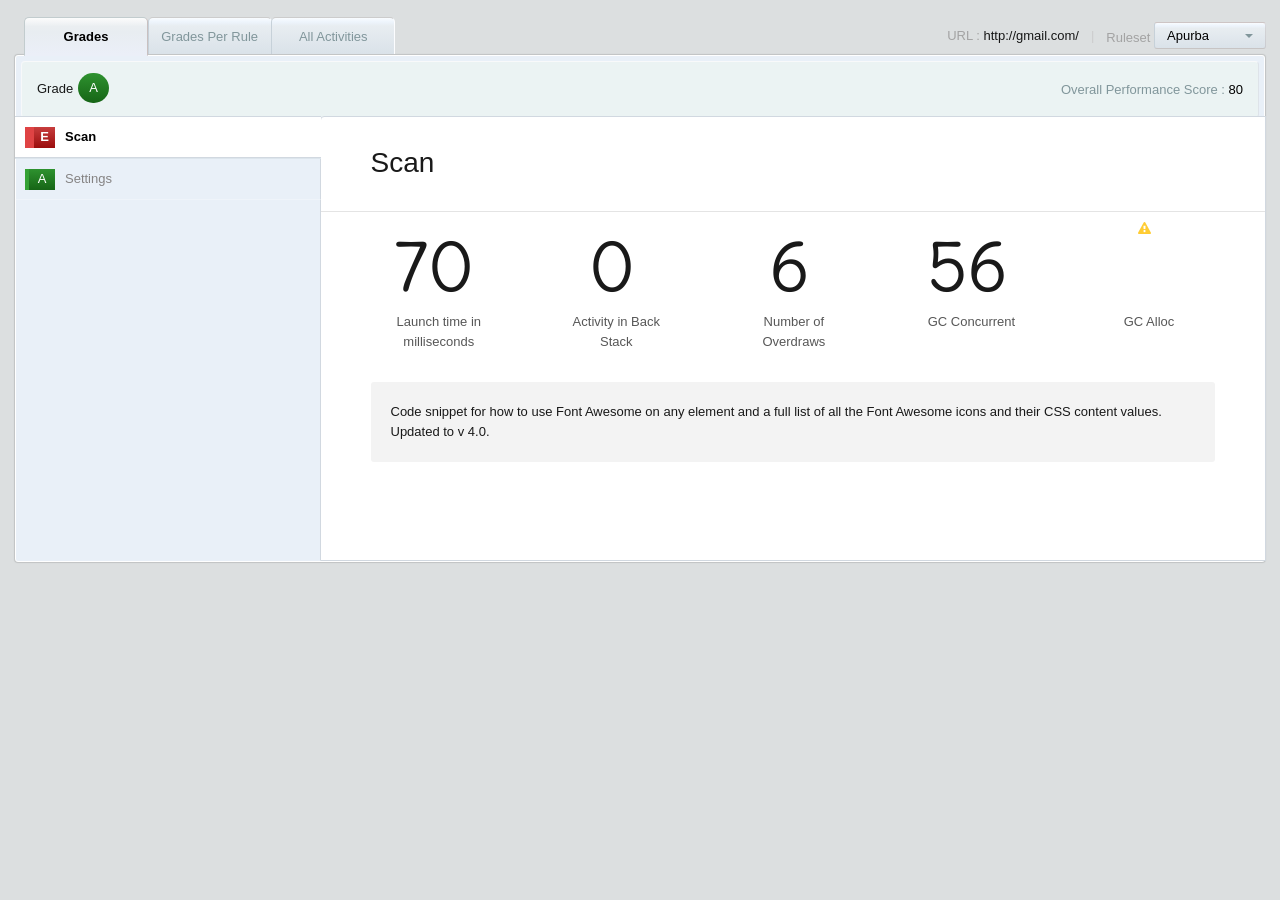
==== android_app_test/updated/dev/index.html @ 97fa8b67 "Update index.html" ====
<!-- DOCTYPE html !-->
<html>
<head>
    <link rel="stylesheet" type="text/css" href="bootstrap/css/bootstrap.min.css">
    <link rel="stylesheet" type="text/css" href="css/bootstrap-select.css">
    <link rel="stylesheet" type="text/css" href="bootstrap/bootstrap3-editable/bootstrap3-editable/css/bootstrap-editable.css">
    <link rel="stylesheet" type="text/css" href="css/jquery-ui.css">
    <link rel="stylesheet" type="text/css" href="css/font-awesome.min.css">
    <link async href="http://fonts.googleapis.com/css?family=Delius" rel="stylesheet" type="text/css"/>
    
    <link rel="stylesheet" type="text/css" href="./css/style.css">
<title>Testing for Android</title>
</head>
<body>
<div class="td-container" id="container">
<header class="header">
	<div class="row">
		
	<div class="col-sm-7">
	<div class="tabs">
		<ul>
			 <li class="active"><a href="#home" data-toggle="tab">Grades</a></li>
  <li><a href="#gradePerRule" data-toggle="tab">Grades Per Rule</a></li>
  <li><a href="#activities" data-toggle="tab">All Activities</a></li>
		</ul>
	</div>
	</div>
	<div class="col-sm-5">
	<div class="settings">
		<div class="profileURL">
			<span class="defaultLabelText">URL : </span>
			<span class="urlActiveText" id="urlText"></span>
			<span class="editIcon dNone"><i class="fa fa-edit"></i></span>
		</div>
		<div class="hrLine">|</div>
		<div class="ruleSet">
			<span class="defaultLabelText">Ruleset </span>
			<span class="dropdown" id="ruleset">
				<select class="selectpicker" >
				</select>
			</span>
		</div>
	</div>
	</div>
	</div>
</header>
<div class="mainContent">
	<div class="tab-content">
  <div class="tab-pane fade in active" id="home">
  	<div class="contentHeader">
  		<div class="row gradesRow">
  			<div class="col-sm-4">
  				<div class="primaryGrade">
  					<h2>Grade </h2>
  					<div id="grade" class="grade"></div>
  				</div>
  			</div>
  			<div class="col-sm-8">
  				<div class="overallPerformance">
  					Overall Performance Score : <span class="performScoreNumber"></span>
  					
  				</div>
  			</div>
  		</div>
  	</div>
  	<div class="contentBody">
  		<div class="row">
  			<div class="col-sm-3 leftSec">
	  		<div class="leftTabs" id="activities">
				<ul>
				 	<!--<li class="active"><a href="#scan" data-toggle="tab"><div class="gradeBlock grade-c">C</div> Scan</a></li>
				  	<li><a href="#settings" data-toggle="tab"><div class="gradeBlock grade-a">A</div>Settings</a></li>
				  	<li><a href="#antiVirusMainScreen" data-toggle="tab"><div class="gradeBlock grade-b">B</div>Antivirus Main Screen</a></li>
				  	<li><a href="#buy" data-toggle="tab"><div class="gradeBlock grade-d">D</div>Buy</a></li>
				  	<li><a href="#securityUpdatesSettings" data-toggle="tab"><div class="gradeBlock grade-e">E</div>Security Updates Settings</a></li>
					!-->
				</ul>
			</div>
			</div>
			<div class="col-sm-9 leftTabContent">
			<div class="leftTabContainer">
		  		<div class="tab-pane fade in active" id="scan">
		  			<div class="leftTabContainerWrapper">
		  				<h2>Scan</h2>
		  				<div class="activity-variables">
		  					<div class="row">
		  						<div class="col-sm-3">
		  							<div class="activityVar">70</div>
		  							<div class="activityLabel">Launch time 
in milliseconds</div>
		  						</div><div class="col-sm-3">
		  							<div class="activityVar">0</div>
		  							<div class="activityLabel">Activity in
Back Stack</div>
		  						</div><div class="col-sm-3">
		  							<div class="activityVar">6</div>
		  							<div class="activityLabel">Number of 
Overdraws</div>
		  						</div><div class="col-sm-3">
		  							<div class="activityVar">56</div>
		  							<div class="activityLabel">GC Concurrent</div>
		  						</div><div class="col-sm-3">
		  							<div class="activityVar color-notify"><i class="fa fa-warning"></i></div>
		  							<div class="activityLabel">GC Alloc</div>
		  						</div>
		  					</div>
		  				</div>
		  				<div class="varInfo">
		  					<p>Code snippet for how to use Font Awesome on any element and a full list of all the Font Awesome icons and their CSS content values. Updated to v 4.0.</p>
		  				</div>
		  			</div>
		  		</div>
		  		<div class="tab-pane fade" id="settings">	<div class="leftTabContainerWrapper">
		  				<h2>Settings</h2>
		  				<div class="activity-variables">
		  					<div class="row">
		  						<div class="col-sm-3">
		  							<div class="activityVar">54</div>
		  							<div class="activityLabel">Launch time 
in milliseconds</div>
		  						</div><div class="col-sm-3">
		  							<div class="activityVar">10</div>
		  							<div class="activityLabel">Activity in
Back Stack</div>
		  						</div><div class="col-sm-3">
		  							<div class="activityVar color-notify"><i class="fa fa-warning"></i></div>
		  							<div class="activityLabel">Number of 
Overdraws</div>
		  						</div><div class="col-sm-3">
		  							<div class="activityVar">0</div>
		  							<div class="activityLabel">GC Concurrent</div>
		  						</div><div class="col-sm-3">
		  							<div class="activityVar">4</div>
		  							<div class="activityLabel">GC Alloc</div>
		  						</div>
		  					</div>
		  				</div>
		  				<div class="varInfo">
		  					<p>Code snippet for how to use Font Awesome on any element and a full list of all the Font Awesome icons and their CSS content values. Updated to v 4.0.</p>
		  				</div>
		  			</div>
		  		</div>
		  		<div class="tab-pane fade" id="antiVirusMainScreen">	<div class="leftTabContainerWrapper">
		  				<h2>Antivirus Main Screen</h2>
		  				<div class="activity-variables">
		  					<div class="row">
		  						<div class="col-sm-3">
		  							<div class="activityVar">670</div>
		  							<div class="activityLabel">Launch time 
in milliseconds</div>
		  						</div><div class="col-sm-3">
		  							<div class="activityVar">0</div>
		  							<div class="activityLabel">Activity in
Back Stack</div>
		  						</div><div class="col-sm-3">
		  							<div class="activityVar color-notify"><i class="fa fa-warning"></i></div>
		  							<div class="activityLabel">Number of 
Overdraws</div>
		  						</div><div class="col-sm-3">
		  							<div class="activityVar">0</div>
		  							<div class="activityLabel">GC Concurrent</div>
		  						</div><div class="col-sm-3">
		  							<div class="activityVar">4</div>
		  							<div class="activityLabel">GC Alloc</div>
		  						</div>
		  					</div>
		  				</div>
		  				<div class="varInfo">
		  					<p>Code snippet for how to use Font Awesome on any element and a full list of all the Font Awesome icons and their CSS content values. Updated to v 4.0.</p>
		  				</div>
		  			</div>
		  		</div>
		  		<div class="tab-pane fade" id="buy">	<div class="leftTabContainerWrapper">
		  				<h2>Buy</h2>
		  				<div class="activity-variables">
		  					<div class="row">
		  						<div class="col-sm-3">
		  							<div class="activityVar">7</div>
		  							<div class="activityLabel">Launch time 
in milliseconds</div>
		  						</div><div class="col-sm-3">
		  							<div class="activityVar">0</div>
		  							<div class="activityLabel">Activity in
Back Stack</div>
		  						</div><div class="col-sm-3">
		  							<div class="activityVar color-notify"><i class="fa fa-warning"></i></div>
		  							<div class="activityLabel">Number of 
Overdraws</div>
		  						</div><div class="col-sm-3">
		  							<div class="activityVar">10</div>
		  							<div class="activityLabel">GC Concurrent</div>
		  						</div><div class="col-sm-3">
		  							<div class="activityVar">4</div>
		  							<div class="activityLabel">GC Alloc</div>
		  						</div>
		  					</div>
		  				</div>
		  				<div class="varInfo">
		  					<p>Code snippet for how to use Font Awesome on any element and a full list of all the Font Awesome icons and their CSS content values. Updated to v 4.0.</p>
		  				</div>
		  			</div>
		  		</div>
		  		<div class="tab-pane fade" id="securityUpdatesSettings">	<div class="leftTabContainerWrapper">
		  				<h2>Security Updates Settings</h2>
		  				<div class="activity-variables">
		  					<div class="row">
		  						<div class="col-sm-3">
		  							<div class="activityVar">70</div>
		  							<div class="activityLabel">Launch time 
in milliseconds</div>
		  						</div><div class="col-sm-3">
		  							<div class="activityVar">0</div>
		  							<div class="activityLabel">Activity in
Back Stack</div>
		  						</div><div class="col-sm-3">
		  							<div class="activityVar">4</div>
		  							<div class="activityLabel">Number of 
Overdraws</div>
		  						</div><div class="col-sm-3">
		  							<div class="activityVar color-notify"><i class="fa fa-warning"></i></div>
		  							<div class="activityLabel">GC Concurrent</div>
		  						</div><div class="col-sm-3">
		  							<div class="activityVar">4</div>
		  							<div class="activityLabel">GC Alloc</div>
		  						</div>
		  					</div>
		  				</div>
		  				<div class="varInfo">
		  					<p>Code snippet for how to use Font Awesome on any element and a full list of all the Font Awesome icons and their CSS content values. Updated to v 4.0.</p>
		  				</div>
		  			</div>
		  		</div>
	  		</div>
	  		</div>
  		</div>
  	</div>
  	
  </div>
  <div class="tab-pane fade" id="gradePerRule">	
  <div class="contentHeader">
  		<div class="row gradesRow">
  			<div class="col-sm-4">
  				<div class="primaryScore">
  					<h2>Performance Score : <span class="score-bad">Bad</span>  </h2>
  				</div>
  			</div>
  		</div>
  	</div>
  	<div class="contentBody">
  		<div class="row">

			<div class="col-sm-12">
            <div class="colWrapper gradePerRule">
            <div class="row">
		  						<div class="col-sm-3">
                                <div class="scoreBlockWrapper">
		  							<div class="activityVar score-average">50</div>
		  							<div class="activityLabel">Launch Time Performance</div>
</div>
		  						</div><div class="col-sm-3">
                                <div class="scoreBlockWrapper">
		  							<div class="activityVar score-bad">100</div>
		  							<div class="activityLabel">GC Call
Performance</div>
</div>
		  						</div><div class="col-sm-3">
                                <div class="scoreBlockWrapper">
		  							<div class="activityVar score-average">50</div>
		  							<div class="activityLabel">Ativity Stack</div>
</div>
		  						</div><div class="col-sm-3">
                                <div class="scoreBlockWrapper">
		  							<div class="activityVar score-good">25</div>
		  							<div class="activityLabel">Overdraw</div>
</div>
		  						</div>
		  				</div>
		  	</div>		
	  		</div>
  		</div>
  	</div>
  	</div>
  <div class="tab-pane fade" id="activities">
  <div class="contentHeader">
  		<div class="row gradesRow">
  			<div class="col-sm-4">
  				<div class="primaryGrade">
  					<h2>Overall Grade </h2>
  					<div class="grade grade-e">E</div>
  				</div>
  			</div>
  			<div class="col-sm-8">
  				<div class="overallPerformance">
  					Overall Performance Score : <span class="performScoreNumber">80</span>
  					
  				</div>
  			</div>
  		</div>
  	</div>
	<div class="contentBody">
		<div class="tableWrapper">
		<table class="table table-striped">
              <thead>
                <tr>
                  <th>Activity Name</th>
                  <th>Launch Time in (ms)</th>
                  <th>Activity in Back Stack</th>
                  <th>Number of Overdraws</th>
                  <th>GC for Concurrent</th>
                  <th>GC for Alloc</th>
                </tr>
              </thead>
              <tbody>
                <tr>
                  <td>Scan</td>
                  <td>670</td> 
                  <td>0</td>
                  <td><i class="fa fa-warning color-notify"></i></td>
                  <td>0</td>
                  <td>4</td>
                </tr>
				<tr>
                  <td>Settings</td>
                  <td>315</td>
                  <td>0</td>
                  <td><i class="fa fa-warning color-notify"></i></td>
                  <td>0</td>
                  <td>0</td>
                </tr><tr>
                  <td>Antivirus Main Screen</td>
                  <td>477</td> 
                  <td>0</td>
                  <td><i class="fa fa-warning color-notify"></i></td>
                  <td>0</td>
                  <td>4</td>
                </tr>
				<tr>
                  <td>Buy</td>
                  <td>563</td>
                  <td>0</td>
                  <td><i class="fa fa-warning color-notify"></i></td>
                  <td>0</td>
                  <td>4</td>
                </tr><tr>
                  <td>Securty Updates Settings</td>
                  <td>300</td> 
                  <td>0</td>
                  <td><i class="fa fa-warning color-notify"></i></td>
                  <td>0</td>
                  <td>4</td>
                </tr>
				
              </tbody>
            </table>
  	
	</div>
	</div>
  	</div>
</div>
</div>
</div>
</body>


<!--<script type="text/javascript" src="js/jquery.js"></script>!-->
<script src="http://code.jquery.com/jquery-1.9.1.min.js"></script>
<script type="text/javascript" src="bootstrap/js/bootstrap.min.js"></script>
<script type="text/javascript" src="bootstrap/bootstrap3-editable/bootstrap3-editable/js/bootstrap-editable.min.js"></script>
<script type="text/javascript" src="js/jquery.mockjax.js"></script>
<script type="text/javascript" src="js/jquery.mockjax.js"></script>
<script type="text/javascript" src="js/underscore-min.js"></script>
<script type="text/javascript" src="js/backbone-min.js"></script>
<script type="text/javascript" src="js/bootstrap-select.js"></script>
<script type="text/javascript" src="js/script.js"></script>
<script type="text/javascript" src="js/htmlpreview.min.js"></script>
<script>
	
	alert('hello');
</script>
	<script>HTMLPreview.init();</script>

</body>
</html>
---- android_app_test/updated/dev/css/style.css ----
html, body, div, span, applet, object, iframe,
h1, h2, h3, h4, h5, h6, p, blockquote, pre,
a, abbr, acronym, address, big, cite, code,
del, dfn, em, img, ins, kbd, q, s, samp,
small, strike, strong, sub, sup, tt, var,
b, u, i, center,
dl, dt, dd, ol, ul, li,
fieldset, form, label, legend,
table, caption, tbody, tfoot, thead, tr, th, td,
article, aside, canvas, details, embed, 
figure, figcaption, footer, header, hgroup, 
menu, nav, output, ruby, section, summary,
time, mark, audio, video {
	margin: 0;
	padding: 0;
	border: 0;
	font-size: 100%;
	font-family: arial;
	vertical-align: baseline;
  font-size: 13px;
}
/* HTML5 display-role reset for older browsers */
article, aside, details, figcaption, figure, 
footer, header, hgroup, menu, nav, section {
	display: block;
}

ol, ul {
	list-style: none;
}
blockquote, q {
	quotes: none;
}
blockquote:before, blockquote:after,
q:before, q:after {
	content: '';
	content: none;
}
table {
	border-collapse: collapse;
	border-spacing: 0;
}

body {
line-height: 1;
 background: #DCDFE0;
  -webkit-box-sizing: content-box;
  -moz-box-sizing: content-box;
  box-sizing: content-box;
  border: none;
  font: normal normal normal 15px/20px "aril", Helvetica, sans-serif;
  color: rgba(0,0,0,0.9);
  -o-text-overflow: clip;
  text-overflow: clip;
font-family: arial !important;
}

.td-container{
	position: relative;
  -webkit-box-sizing: content-box;
  -moz-box-sizing: content-box;
  box-sizing: content-box;
  min-height: 500px;
  border: 1px solid rgba(255,255,255,1);
  -webkit-border-radius: 3px;
  border-radius: 3px;
  background: -webkit-linear-gradient(-90deg, #e9f0f8 0, #e9f0f8 3%, #e9f0f8 100%);
  background: -moz-linear-gradient(180deg, #e9f0f8 0, #e9f0f8 3%, #e9f0f8 100%);
  background: linear-gradient(180deg, #e9f0f8 0, #e9f0f8 3%, #e9f0f8 100%);
  background-position: 50% 50%;
  -webkit-background-origin: padding-box;
  background-origin: padding-box;
  -webkit-background-clip: border-box;
  background-clip: border-box;
  -webkit-background-size: auto auto;
  background-size: auto auto;
  -webkit-box-shadow: 0 0 1px 1px rgba(0,0,0,0.13) ;
  box-shadow: 0 0 1px 1px rgba(0,0,0,0.13) ;
  margin:55px 15px 15px 15px;
  padding: 0px;
}

.header {
    position: absolute;
    top: -60px;
    width: 100%;
}
.tabs li {
    display: inline-block;
    margin-right: 8px;
    position: relative;
    z-index: 0;
}

.tabs {
    position: absolute;
    top: 21px;
    left: 23px;
}


.btn.dropdown-toggle.selectpicker.btn-default,
.tabs a {
 /* border-top: rgba(159, 181, 204, 1); */
    -webkit-box-sizing: content-box;    
    -moz-box-sizing: content-box;    box-sizing: content-box;    width: 100%;    
    height: 25px;    padding: 11px 0 0;    
    border-top: 1px solid rgba(200, 213, 226, 0.2);    -webkit-border-radius: 7px;    
    border-radius: 5px 5px 0px 0px;    font: normal normal normal 13px/normal Arial, Helvetica, sans-serif;    color: #81969B;    text-align: center;    -o-text-overflow: clip;    text-overflow: clip;    
    /* background: -webkit-linear-gradient(-90deg, #f1f6fa 0, #edf4fc 11%, #e5eff8 22%, #DAE2E9 100%); */    background: -moz-linear-gradient(180deg, #f1f6fa 0, #edf4fc 11%, #e5eff8 22%, #DAE2E9 100%);    
    background: linear-gradient(180deg, #F9FCFF 0, #edf4fc 11%, #E8EDF1 22%, #DAE2E9 100%);    background-position: 50% 50%;    -webkit-background-origin: padding-box;    background-origin: padding-box;    -webkit-background-clip: border-box;    background-clip: border-box;    -webkit-background-size: auto auto;    background-size: auto auto;    
    /* -webkit-box-shadow: 0 0 1px 1px rgba(0,0,0,0.13) ; */    
    /* box-shadow: 0 0 1px 1px rgba(0,0,0,0.13) ; */
    display: block;
    padding-left: 5px;
    padding-right: 5px;
    text-decoration: none !important;
    
 border-left: 1px solid rgba(198, 208, 216, 0.97);
    
 border-right: 1px solid rgba(252, 253, 255, 1);
    cursor: pointer;
 border-top-color: #ccc;
}

.tabs a:hover{
	color: #000000;
}

.tabs a{
	
	min-width: 100px;
}

.tabs .active a {
background: -webkit-linear-gradient(-90deg, #fcfcfc 0, #eaeef1 23%, #e8edf1 39%, #ebeff8 100%);
  background: -moz-linear-gradient(180deg, #fcfcfc 0, #eaeef1 23%, #e8edf1 39%, #ebeff8 100%);
  background: linear-gradient(180deg, #fcfcfc 0, #eaeef1 23%, #e8edf1 39%, #ebeff8 100%);
  color: #000000;
  padding-bottom: 1px;
  font-weight: bold;
  border-right-color: #C9C0C0;
  border-bottom: 1px solid #ebeff8;
  border-left-color: #C2CCCE;
  
  
  border-top-color: #C2CCCE;
  
  
}

.defaultLabelText {
    color: #A3A3A3;
    font-weight: normal;
}
.profileURL {
    float: left;
    font-weight: n;
}
.hrLine {
    float: left;
    margin: 0px 12px;
    color: #CCC;
}
.settings {
    position: relative;
    right: 0px;
    /* width: auto; */
    float: right;
    top: 30px;
    font-size: 13px;
    font-family: arial;
}
.ruleSet {
float: left;
position: relative;
top: -6px;
right: 10px;
padding-left: 10px;
}
.urlActiveText {
    font-weight: normal;
}

.dropdown-menu {
    left: -80px;
}

.dNone{
	display: none;
}

.btn.dropdown-toggle.selectpicker.btn-default {
padding-top: 0px;
border-radius: 3px;
position: relative;
top: 2px;
    border-bottom-color: #C7C4C4;
    
 border-top-color: #CEC5C5;
    border-right-color: rgba(170, 158, 158, 0.33);


}
.btn-group.bootstrap-select {
    width: 100px!important;
}

li {}
.dropdown-menu.inner.selectpicker li {
    font-weight: normal;
}
.text {
    font-weight: normal !important;
}
.filter-option.pull-left {
    font-weight: normal;
    color: #000;
}

.muted.text-muted {
display: none;
}

.dropdown-menu.open {
left: -33px;
}

.dropdown-menu{
    width: 145px;
}

.row.gradesRow {
    margin: 5px;
    border: 1px solid;
    border-radius: 4px;
    border-top-color: #F8F9FA;
    padding: 10px 0px;
    border-left-color: #F7F8FA;
    border-right-color: #dee3e9;
    border-bottom-color: #dee3e9;
    
background: #EBF3F3;
}
.primaryGrade h2 {
    float: left;
    position: relative;
}
.grade {
    background: red;
    /* float: left; */
    /* width: 22px; */
    text-align: center;
    margin-left: 5px;
    border-radius: 100px;
    color: #fff;
    /* height: 22px; */
    display: inline-block;
    padding: 5px 11px;
	position: relative;
top: 1px;
}

.grade-a{
	  background: -webkit-linear-gradient(-90deg, #2e922f 0, #166516 100%);
  background: -moz-linear-gradient(180deg, #2e922f 0, #166516 100%);
  background: linear-gradient(180deg, #2e922f 0, #166516 100%);
}

.grade-b{
  background: -webkit-linear-gradient(-90deg, #93b64e 0, #7b9b3b 100%);
  background: -moz-linear-gradient(180deg, #93b64e 0, #7b9b3b 100%);
  background: linear-gradient(180deg, #93b64e 0, #7b9b3b 100%);
}

.grade-c{
  background: -webkit-linear-gradient(-90deg, #e1c637 0, #e09f38 100%);
  background: -moz-linear-gradient(180deg, #e1c637 0, #e09f38 100%);
  background: linear-gradient(180deg, #e1c637 0, #e09f38 100%);
}

.grade-d{
  background: -webkit-linear-gradient(-90deg, #df9242 0, #af4407 100%);
  background: -moz-linear-gradient(180deg, #df9242 0, #af4407 100%);
  background: linear-gradient(180deg, #df9242 0, #af4407 100%);
}

.grade-e{
  background: -webkit-linear-gradient(-90deg, #c73d3d 0, #9b0d0d 100%);
  background: -moz-linear-gradient(180deg, #c73d3d 0, #9b0d0d 100%);
  background: linear-gradient(180deg, #c73d3d 0, #9b0d0d 100%);
}

.grade-f{
  background: -webkit-linear-gradient(-90deg, #93b64e 0, #7b9b3b 100%);
  background: -moz-linear-gradient(180deg, #93b64e 0, #7b9b3b 100%);
  background: linear-gradient(180deg, #93b64e 0, #7b9b3b 100%);
}

.grade-g{
  background: -webkit-linear-gradient(-90deg, #93b64e 0, #7b9b3b 100%);
  background: -moz-linear-gradient(180deg, #93b64e 0, #7b9b3b 100%);
  background: linear-gradient(180deg, #93b64e 0, #7b9b3b 100%);
}

  
.overallPerformance {
    float: right;
    position: relative;
    top: 8px;
    color: #81969B;
    font-weight: normal;
}
.performScoreNumber {
    color: #000;
}

.leftTabs a {
    font-weight: normal;
    font-size: 13px;
    color: #858383;
}
.leftTabs li a {
    padding: 10px 10px 10px 50px;
    border-top: 1px solid #DCE5EC;
    border-bottom: 1px solid rgba(249, 249, 251, 0.37);
    display: block;
    text-decoration: none !important;
}
.leftTabs li {
    overflow: hidden;
    position: relative;
}
.leftTabs li.active a {
    background: #fff;
    color: #000;
    border-top-color: #d1d8e0;
    border-bottom-color: #d1d8e0;
    font-weight: bold;
}

.leftTabContent, .leftSec {
    padding-left: 0px;
    padding-right: 0px;
}
.leftTabContainer {
background-color: #fff;
border: 1px solid #d1d8e0;
margin-right: 12px;
min-height: 445px;
border-radius: 4px 0px 0px 0px;
}
.leftSec {
    position: relative;
    z-index: 2;
}
.leftTabContent {
    position: relative;
    z-index: 1;
    margin-left: -1px;
margin-top: -7px;
}
.leftTabs {
margin-left: 14px;
margin-top: -7px;
}
.leftTabContainer .tab-pane {
    display: none;
}
.leftTabContainer .tab-pane.active {
    display: block;
}

.gradeBlock {
    width: 30px;
    height: 21px;
    position: absolute;
    left: 10px;
    border-left: 4px solid;
	color: #fff;
	text-align: center;
}

.leftSec .active .gradeBlock.grade-a,
.leftSec .active .gradeBlock.grade-b,
.leftSec .active .gradeBlock.grade-c,
.leftSec .active .gradeBlock.grade-d,
.leftSec .active .gradeBlock.grade-e{
	border-left-width:9px;	
}

.gradeBlock.grade-a{
	border-left-color:#35a235;	
}

.gradeBlock.grade-b{
	border-left-color:#a4cb58;	
}

.gradeBlock.grade-c{
	border-left-color:#fade3d;	
}

.gradeBlock.grade-d{
	border-left-color:#f6a24a;	
}

.gradeBlock.grade-e{
	border-left-color:#df4344;	
}

.leftTabContainerWrapper h2 {
font-size: 28px;
font-weight: normal;
padding: 31px 0px 32px 50px;
border-bottom: 1px solid #E4E4E4;
text-align: left;
}
.activity-variables {
    padding-left: 40px;
    padding-top: 10px;
}
.activityVar {
      font: normal normal normal 70px/normal "Delius", Helvetica, sans-serif;
    font-weight: lighter;
    text-align: center;
    min-height: 90px;
}
.activity-variables .col-sm-3 {
    width: 19%;
}
.activityLabel {

text-align: center;
font-weight: normal;
color: #575757;
padding-left: 29px;
padding-right: 20px;
}

p {
    font-weight: normal;
}
.varInfo {
    margin: 30px 50px 50px;
    background: #F3F3F3;
    padding: 20px;
    border-radius: 3px;
}

.colWrapper.gradePerRule {
    padding: 25px 50px 0px;
}
.scoreBlockWrapper {
 background: -webkit-linear-gradient(-142.1250163489018deg, rgba(255,255,255,1) 0, rgba(255,255,255,1) 60%, #ececec 100%);
  background: -moz-linear-gradient(232.1250163489018deg, rgba(255,255,255,1) 0, rgba(255,255,255,1) 60%, #ececec 100%);
  background: linear-gradient(232.1250163489018deg, rgba(255,255,255,1) 0, rgba(255,255,255,1) 60%, #ececec 100%);
    border: 5px solid #E7F7F7;
    padding: 5px;
    box-shadow: 0px 0px 1px rgb(156, 150, 150);
    min-height: 200px;
}
.gradePerRule .col-sm-3 {
    margin: 0px;
    padding: 4px;
}
.gradePerRule .activityVar {
    font-size: 95px;
}
.gradePerRule .activityLabel {
    font-size: 16px;
    font-weight: normal;
}

.score-bad {
color: #e51111;
}

.color-notify,
.score-average {
color: #ffcc33;
}

.score-good {
color: #339900;
}

.tableWrapper {
    background: #FFFFFF;
    margin: -5px 5px 10px 7px;
    font-weight: normal;
    border: 1px solid #E4E2E2;
    border-top: 0px;
}


.tableWrapper td {
    font-weight: normal;
}
.tableWrapper th {
    background: #E2F0F1;
    height: 14px;
    padding-bottom: 4px !important;
    padding-top: 5px !important;
    border-left: 1px solid #D8D4D4;
	border-bottom:0px !important;
}

.tableWrapper td,
.tableWrapper th {
    font-size: 13px;
}

.table-striped>tbody>tr:nth-child(odd)>td {
    border-left: 1px solid #ECECEC;
}
.table-striped>tbody>tr:nth-child(even)>td {
    border-left: 1px solid #E9E6E6;
}

.table.table-striped {
    margin-bottom: 0px;
}

.contentHeader h2{
height: 35px;
padding-top: 10px;
padding-bottom: 5px;
}

.tableWrapper th:first-child,
.tableWrapper td:first-child{
	 border-left:0px;
}

.container-wrapper{
font-weight: normal;
}

.container-wrapper-start-up{
      -webkit-box-sizing: content-box;
  -moz-box-sizing: content-box;
  box-sizing: content-box;
  width: 160px;
  padding: 20px;
  overflow: hidden;
  border: 1px solid rgba(249,249,249,1);
  -webkit-border-radius: 6px;
  border-radius: 6px;
  font-size: 16px;
  color: #808282;
  text-align: center;
  -o-text-overflow: ellipsis;
  text-overflow: ellipsis;
  background: #e9f0f8;
  -webkit-box-shadow: 0 1px 1px 0 rgba(0,0,0,0.13) ;
  box-shadow: 0 1px 1px 0 rgba(0,0,0,0.13) ;
  text-shadow: 1px 1px 1px rgba(255,255,255,1) ;
  width: 350px;
padding-top: 140px;
padding-bottom: 20px;
position: absolute;
top: 50%;
left: 50%;
margin-left: -175px;
margin-top: -90px;
background-image: url('../images/connect_pc_device.png');
background-size: 60% auto;
background-position: 90px 30px;
background-repeat: no-repeat;
}

.container-start-up-content {
font-size: 16px;
font-weight: normal !important;
color: #6E8286;
}

label{
  font-weight: normal;
}

.connected-device-section {
    padding: 5px;
    background: #fff;
    box-shadow: 1px 1px 1px rgba(0,0,0,0.2);
}
.activeted-lable-value {
    color: #A0A0A0;
}
.activeted-text {
    font-weight: bold;
}

.search-bar-wrapper {
    padding: 3px;
    background: #fff;
    width: 30%;
    position: absolute;
    top: 40%;
    left: 52%;
    border-radius: 2px;
    border: 1px solid #D3D0D0;
    margin-left: -15%;
    margin-top: 10px;
}
.input-wrapper {
padding-right: 50px;
padding-left: 10px;
}
.search-input-big {
    width: 100%;
    height: 40px;
    border: 0px;
    font-size: 25px;
    font-weight: normal;
}
.search-start-button {
    position: absolute;
    right: 0px;
    top: 0px;
    width: 52px;
    border: 0px;
    height: 45px;


background: none;
}

.search-input-big::-webkit-input-placeholder {font-size: 14px; line-height: 30px; }
.search-input-big::-moz-placeholder {font-size: 14px; }
.search-input-big::-ms-input-placeholder {font-size: 14px;}

.fa.fa-play-circle {
    font-size: 45px;
    line-height: 42px;
}

.hide-this{
  display: none;
}

.show-this{
  display: block;
}

.container-start-up-content p {
font-size: 16px;
}

.search-start-button .fa.fa-play-circle {
    position: absolute;
    top: 2px;
    right: 3px;
}
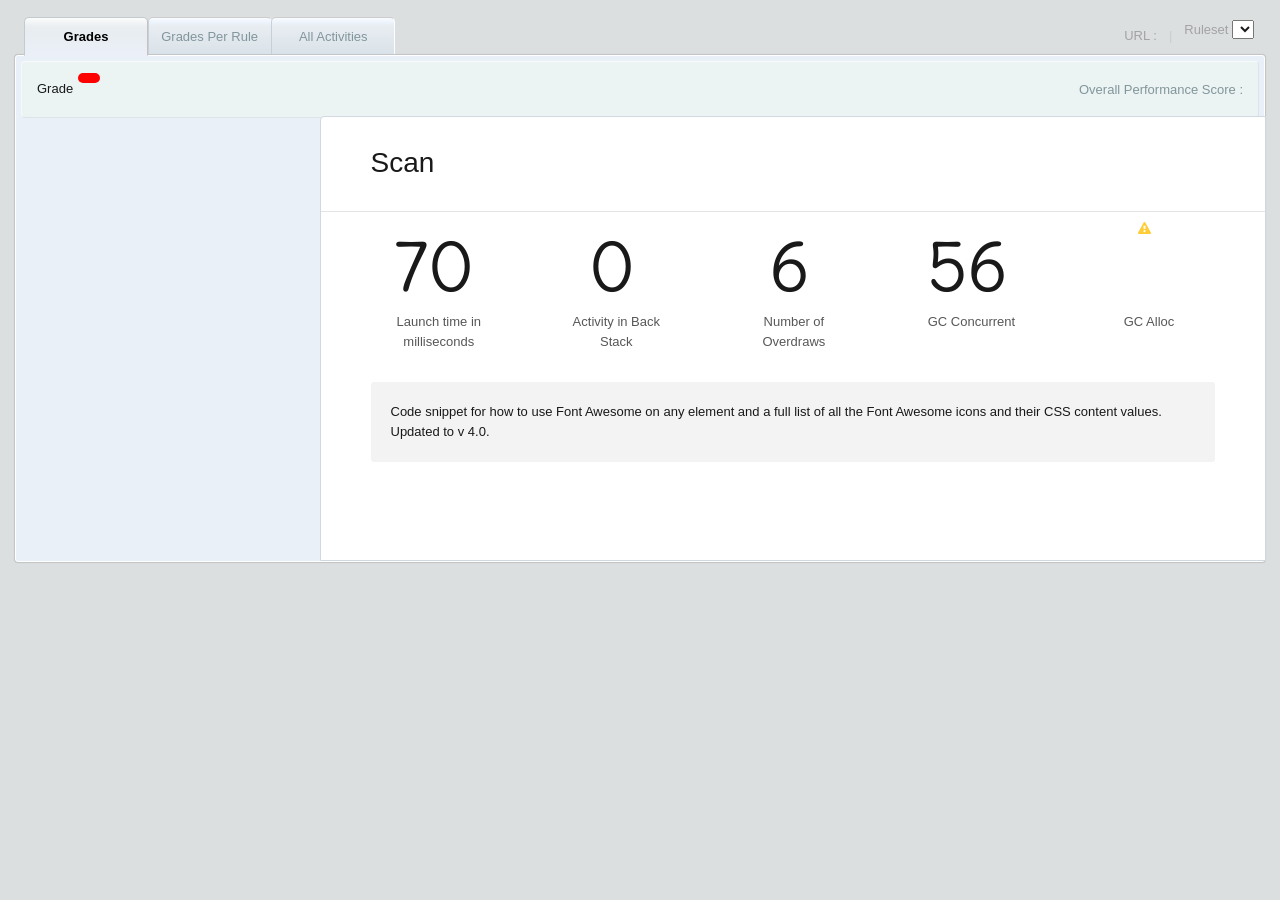
==== commit 6b92e18d: "Update index.html" ====
--- a/android_app_test/updated/dev/index.html
+++ b/android_app_test/updated/dev/index.html
@@ -1,11 +1,11 @@
 <!-- DOCTYPE html !-->
 <html>
 <head>
-    <link rel="stylesheet" type="text/css" href="bootstrap/css/bootstrap.min.css">
-    <link rel="stylesheet" type="text/css" href="css/bootstrap-select.css">
-    <link rel="stylesheet" type="text/css" href="bootstrap/bootstrap3-editable/bootstrap3-editable/css/bootstrap-editable.css">
-    <link rel="stylesheet" type="text/css" href="css/jquery-ui.css">
-    <link rel="stylesheet" type="text/css" href="css/font-awesome.min.css">
+    <link rel="stylesheet" type="text/css" href="./bootstrap/css/bootstrap.min.css">
+    <link rel="stylesheet" type="text/css" href="./css/bootstrap-select.css">
+    <link rel="stylesheet" type="text/css" href="./bootstrap/bootstrap3-editable/bootstrap3-editable/css/bootstrap-editable.css">
+    <link rel="stylesheet" type="text/css" href="./css/jquery-ui.css">
+    <link rel="stylesheet" type="text/css" href="./css/font-awesome.min.css">
     <link async href="http://fonts.googleapis.com/css?family=Delius" rel="stylesheet" type="text/css"/>
     
     <link rel="stylesheet" type="text/css" href="./css/style.css">
@@ -371,12 +371,8 @@
 <script type="text/javascript" src="js/underscore-min.js"></script>
 <script type="text/javascript" src="js/backbone-min.js"></script>
 <script type="text/javascript" src="js/bootstrap-select.js"></script>
-<script type="text/javascript" src="js/script.js"></script>
-<script type="text/javascript" src="js/htmlpreview.min.js"></script>
-<script>
-	
-	alert('hello');
-</script>
+<script type="text/javascript" src="../js/script.js"></script>
+<script type="text/javascript" src="./js/htmlpreview.min.js"></script>
 	<script>HTMLPreview.init();</script>
 
 </body>
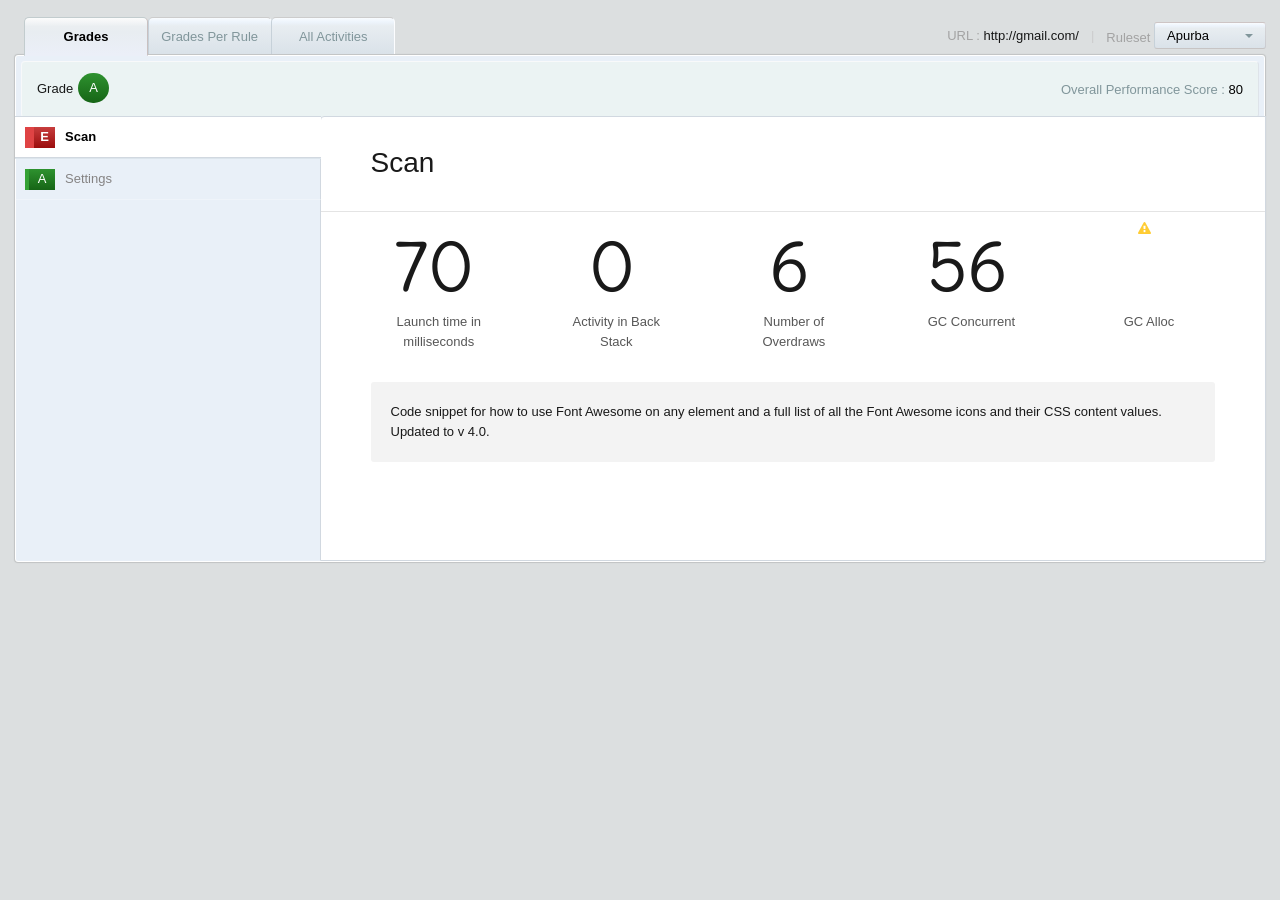
==== commit f1467e99: "Update index.html" ====
--- a/android_app_test/updated/dev/index.html
+++ b/android_app_test/updated/dev/index.html
@@ -371,7 +371,7 @@
 <script type="text/javascript" src="js/underscore-min.js"></script>
 <script type="text/javascript" src="js/backbone-min.js"></script>
 <script type="text/javascript" src="js/bootstrap-select.js"></script>
-<script type="text/javascript" src="../js/script.js"></script>
+<script type="text/javascript" src="./js/script.js"></script>
 <script type="text/javascript" src="./js/htmlpreview.min.js"></script>
 	<script>HTMLPreview.init();</script>
 
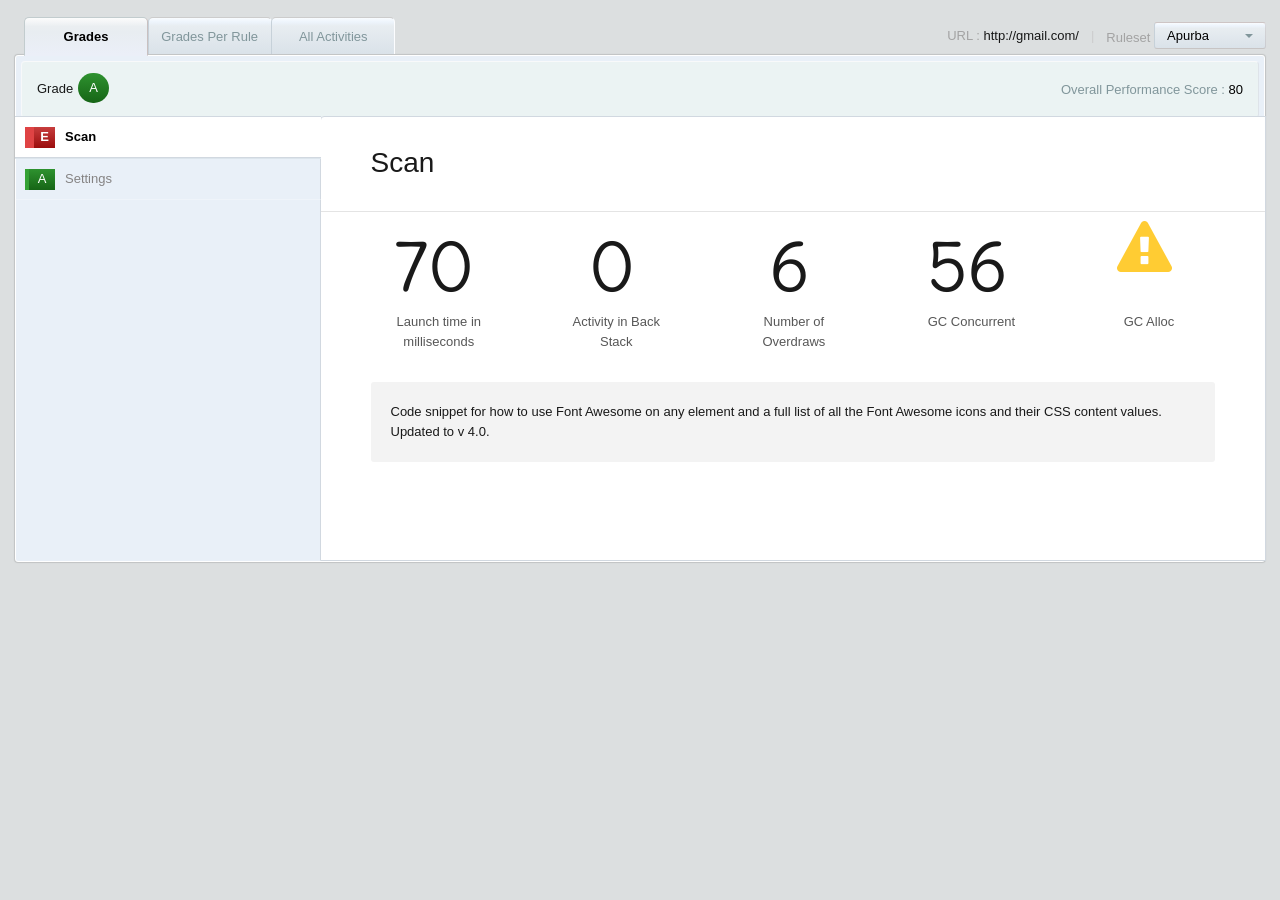
==== commit d7051dbf: "Made the startup and index htmls responsive for smartphones as well" ====
--- a/android_app_test/updated/dev/index.html
+++ b/android_app_test/updated/dev/index.html
@@ -1,379 +1,382 @@
-<!-- DOCTYPE html !-->
-<html>
-<head>
-    <link rel="stylesheet" type="text/css" href="./bootstrap/css/bootstrap.min.css">
-    <link rel="stylesheet" type="text/css" href="./css/bootstrap-select.css">
-    <link rel="stylesheet" type="text/css" href="./bootstrap/bootstrap3-editable/bootstrap3-editable/css/bootstrap-editable.css">
-    <link rel="stylesheet" type="text/css" href="./css/jquery-ui.css">
-    <link rel="stylesheet" type="text/css" href="./css/font-awesome.min.css">
-    <link async href="http://fonts.googleapis.com/css?family=Delius" rel="stylesheet" type="text/css"/>
-    
-    <link rel="stylesheet" type="text/css" href="./css/style.css">
-<title>Testing for Android</title>
-</head>
-<body>
-<div class="td-container" id="container">
-<header class="header">
-	<div class="row">
-		
-	<div class="col-sm-7">
-	<div class="tabs">
-		<ul>
-			 <li class="active"><a href="#home" data-toggle="tab">Grades</a></li>
-  <li><a href="#gradePerRule" data-toggle="tab">Grades Per Rule</a></li>
-  <li><a href="#activities" data-toggle="tab">All Activities</a></li>
-		</ul>
-	</div>
-	</div>
-	<div class="col-sm-5">
-	<div class="settings">
-		<div class="profileURL">
-			<span class="defaultLabelText">URL : </span>
-			<span class="urlActiveText" id="urlText"></span>
-			<span class="editIcon dNone"><i class="fa fa-edit"></i></span>
-		</div>
-		<div class="hrLine">|</div>
-		<div class="ruleSet">
-			<span class="defaultLabelText">Ruleset </span>
-			<span class="dropdown" id="ruleset">
-				<select class="selectpicker" >
-				</select>
-			</span>
-		</div>
-	</div>
-	</div>
-	</div>
-</header>
-<div class="mainContent">
-	<div class="tab-content">
-  <div class="tab-pane fade in active" id="home">
-  	<div class="contentHeader">
-  		<div class="row gradesRow">
-  			<div class="col-sm-4">
-  				<div class="primaryGrade">
-  					<h2>Grade </h2>
-  					<div id="grade" class="grade"></div>
-  				</div>
-  			</div>
-  			<div class="col-sm-8">
-  				<div class="overallPerformance">
-  					Overall Performance Score : <span class="performScoreNumber"></span>
-  					
-  				</div>
-  			</div>
-  		</div>
-  	</div>
-  	<div class="contentBody">
-  		<div class="row">
-  			<div class="col-sm-3 leftSec">
-	  		<div class="leftTabs" id="activities">
-				<ul>
-				 	<!--<li class="active"><a href="#scan" data-toggle="tab"><div class="gradeBlock grade-c">C</div> Scan</a></li>
-				  	<li><a href="#settings" data-toggle="tab"><div class="gradeBlock grade-a">A</div>Settings</a></li>
-				  	<li><a href="#antiVirusMainScreen" data-toggle="tab"><div class="gradeBlock grade-b">B</div>Antivirus Main Screen</a></li>
-				  	<li><a href="#buy" data-toggle="tab"><div class="gradeBlock grade-d">D</div>Buy</a></li>
-				  	<li><a href="#securityUpdatesSettings" data-toggle="tab"><div class="gradeBlock grade-e">E</div>Security Updates Settings</a></li>
-					!-->
-				</ul>
-			</div>
-			</div>
-			<div class="col-sm-9 leftTabContent">
-			<div class="leftTabContainer">
-		  		<div class="tab-pane fade in active" id="scan">
-		  			<div class="leftTabContainerWrapper">
-		  				<h2>Scan</h2>
-		  				<div class="activity-variables">
-		  					<div class="row">
-		  						<div class="col-sm-3">
-		  							<div class="activityVar">70</div>
-		  							<div class="activityLabel">Launch time 
-in milliseconds</div>
-		  						</div><div class="col-sm-3">
-		  							<div class="activityVar">0</div>
-		  							<div class="activityLabel">Activity in
-Back Stack</div>
-		  						</div><div class="col-sm-3">
-		  							<div class="activityVar">6</div>
-		  							<div class="activityLabel">Number of 
-Overdraws</div>
-		  						</div><div class="col-sm-3">
-		  							<div class="activityVar">56</div>
-		  							<div class="activityLabel">GC Concurrent</div>
-		  						</div><div class="col-sm-3">
-		  							<div class="activityVar color-notify"><i class="fa fa-warning"></i></div>
-		  							<div class="activityLabel">GC Alloc</div>
-		  						</div>
-		  					</div>
-		  				</div>
-		  				<div class="varInfo">
-		  					<p>Code snippet for how to use Font Awesome on any element and a full list of all the Font Awesome icons and their CSS content values. Updated to v 4.0.</p>
-		  				</div>
-		  			</div>
-		  		</div>
-		  		<div class="tab-pane fade" id="settings">	<div class="leftTabContainerWrapper">
-		  				<h2>Settings</h2>
-		  				<div class="activity-variables">
-		  					<div class="row">
-		  						<div class="col-sm-3">
-		  							<div class="activityVar">54</div>
-		  							<div class="activityLabel">Launch time 
-in milliseconds</div>
-		  						</div><div class="col-sm-3">
-		  							<div class="activityVar">10</div>
-		  							<div class="activityLabel">Activity in
-Back Stack</div>
-		  						</div><div class="col-sm-3">
-		  							<div class="activityVar color-notify"><i class="fa fa-warning"></i></div>
-		  							<div class="activityLabel">Number of 
-Overdraws</div>
-		  						</div><div class="col-sm-3">
-		  							<div class="activityVar">0</div>
-		  							<div class="activityLabel">GC Concurrent</div>
-		  						</div><div class="col-sm-3">
-		  							<div class="activityVar">4</div>
-		  							<div class="activityLabel">GC Alloc</div>
-		  						</div>
-		  					</div>
-		  				</div>
-		  				<div class="varInfo">
-		  					<p>Code snippet for how to use Font Awesome on any element and a full list of all the Font Awesome icons and their CSS content values. Updated to v 4.0.</p>
-		  				</div>
-		  			</div>
-		  		</div>
-		  		<div class="tab-pane fade" id="antiVirusMainScreen">	<div class="leftTabContainerWrapper">
-		  				<h2>Antivirus Main Screen</h2>
-		  				<div class="activity-variables">
-		  					<div class="row">
-		  						<div class="col-sm-3">
-		  							<div class="activityVar">670</div>
-		  							<div class="activityLabel">Launch time 
-in milliseconds</div>
-		  						</div><div class="col-sm-3">
-		  							<div class="activityVar">0</div>
-		  							<div class="activityLabel">Activity in
-Back Stack</div>
-		  						</div><div class="col-sm-3">
-		  							<div class="activityVar color-notify"><i class="fa fa-warning"></i></div>
-		  							<div class="activityLabel">Number of 
-Overdraws</div>
-		  						</div><div class="col-sm-3">
-		  							<div class="activityVar">0</div>
-		  							<div class="activityLabel">GC Concurrent</div>
-		  						</div><div class="col-sm-3">
-		  							<div class="activityVar">4</div>
-		  							<div class="activityLabel">GC Alloc</div>
-		  						</div>
-		  					</div>
-		  				</div>
-		  				<div class="varInfo">
-		  					<p>Code snippet for how to use Font Awesome on any element and a full list of all the Font Awesome icons and their CSS content values. Updated to v 4.0.</p>
-		  				</div>
-		  			</div>
-		  		</div>
-		  		<div class="tab-pane fade" id="buy">	<div class="leftTabContainerWrapper">
-		  				<h2>Buy</h2>
-		  				<div class="activity-variables">
-		  					<div class="row">
-		  						<div class="col-sm-3">
-		  							<div class="activityVar">7</div>
-		  							<div class="activityLabel">Launch time 
-in milliseconds</div>
-		  						</div><div class="col-sm-3">
-		  							<div class="activityVar">0</div>
-		  							<div class="activityLabel">Activity in
-Back Stack</div>
-		  						</div><div class="col-sm-3">
-		  							<div class="activityVar color-notify"><i class="fa fa-warning"></i></div>
-		  							<div class="activityLabel">Number of 
-Overdraws</div>
-		  						</div><div class="col-sm-3">
-		  							<div class="activityVar">10</div>
-		  							<div class="activityLabel">GC Concurrent</div>
-		  						</div><div class="col-sm-3">
-		  							<div class="activityVar">4</div>
-		  							<div class="activityLabel">GC Alloc</div>
-		  						</div>
-		  					</div>
-		  				</div>
-		  				<div class="varInfo">
-		  					<p>Code snippet for how to use Font Awesome on any element and a full list of all the Font Awesome icons and their CSS content values. Updated to v 4.0.</p>
-		  				</div>
-		  			</div>
-		  		</div>
-		  		<div class="tab-pane fade" id="securityUpdatesSettings">	<div class="leftTabContainerWrapper">
-		  				<h2>Security Updates Settings</h2>
-		  				<div class="activity-variables">
-		  					<div class="row">
-		  						<div class="col-sm-3">
-		  							<div class="activityVar">70</div>
-		  							<div class="activityLabel">Launch time 
-in milliseconds</div>
-		  						</div><div class="col-sm-3">
-		  							<div class="activityVar">0</div>
-		  							<div class="activityLabel">Activity in
-Back Stack</div>
-		  						</div><div class="col-sm-3">
-		  							<div class="activityVar">4</div>
-		  							<div class="activityLabel">Number of 
-Overdraws</div>
-		  						</div><div class="col-sm-3">
-		  							<div class="activityVar color-notify"><i class="fa fa-warning"></i></div>
-		  							<div class="activityLabel">GC Concurrent</div>
-		  						</div><div class="col-sm-3">
-		  							<div class="activityVar">4</div>
-		  							<div class="activityLabel">GC Alloc</div>
-		  						</div>
-		  					</div>
-		  				</div>
-		  				<div class="varInfo">
-		  					<p>Code snippet for how to use Font Awesome on any element and a full list of all the Font Awesome icons and their CSS content values. Updated to v 4.0.</p>
-		  				</div>
-		  			</div>
-		  		</div>
-	  		</div>
-	  		</div>
-  		</div>
-  	</div>
-  	
-  </div>
-  <div class="tab-pane fade" id="gradePerRule">	
-  <div class="contentHeader">
-  		<div class="row gradesRow">
-  			<div class="col-sm-4">
-  				<div class="primaryScore">
-  					<h2>Performance Score : <span class="score-bad">Bad</span>  </h2>
-  				</div>
-  			</div>
-  		</div>
-  	</div>
-  	<div class="contentBody">
-  		<div class="row">
-
-			<div class="col-sm-12">
-            <div class="colWrapper gradePerRule">
-            <div class="row">
-		  						<div class="col-sm-3">
-                                <div class="scoreBlockWrapper">
-		  							<div class="activityVar score-average">50</div>
-		  							<div class="activityLabel">Launch Time Performance</div>
-</div>
-		  						</div><div class="col-sm-3">
-                                <div class="scoreBlockWrapper">
-		  							<div class="activityVar score-bad">100</div>
-		  							<div class="activityLabel">GC Call
-Performance</div>
-</div>
-		  						</div><div class="col-sm-3">
-                                <div class="scoreBlockWrapper">
-		  							<div class="activityVar score-average">50</div>
-		  							<div class="activityLabel">Ativity Stack</div>
-</div>
-		  						</div><div class="col-sm-3">
-                                <div class="scoreBlockWrapper">
-		  							<div class="activityVar score-good">25</div>
-		  							<div class="activityLabel">Overdraw</div>
-</div>
-		  						</div>
-		  				</div>
-		  	</div>		
-	  		</div>
-  		</div>
-  	</div>
-  	</div>
-  <div class="tab-pane fade" id="activities">
-  <div class="contentHeader">
-  		<div class="row gradesRow">
-  			<div class="col-sm-4">
-  				<div class="primaryGrade">
-  					<h2>Overall Grade </h2>
-  					<div class="grade grade-e">E</div>
-  				</div>
-  			</div>
-  			<div class="col-sm-8">
-  				<div class="overallPerformance">
-  					Overall Performance Score : <span class="performScoreNumber">80</span>
-  					
-  				</div>
-  			</div>
-  		</div>
-  	</div>
-	<div class="contentBody">
-		<div class="tableWrapper">
-		<table class="table table-striped">
-              <thead>
-                <tr>
-                  <th>Activity Name</th>
-                  <th>Launch Time in (ms)</th>
-                  <th>Activity in Back Stack</th>
-                  <th>Number of Overdraws</th>
-                  <th>GC for Concurrent</th>
-                  <th>GC for Alloc</th>
-                </tr>
-              </thead>
-              <tbody>
-                <tr>
-                  <td>Scan</td>
-                  <td>670</td> 
-                  <td>0</td>
-                  <td><i class="fa fa-warning color-notify"></i></td>
-                  <td>0</td>
-                  <td>4</td>
-                </tr>
-				<tr>
-                  <td>Settings</td>
-                  <td>315</td>
-                  <td>0</td>
-                  <td><i class="fa fa-warning color-notify"></i></td>
-                  <td>0</td>
-                  <td>0</td>
-                </tr><tr>
-                  <td>Antivirus Main Screen</td>
-                  <td>477</td> 
-                  <td>0</td>
-                  <td><i class="fa fa-warning color-notify"></i></td>
-                  <td>0</td>
-                  <td>4</td>
-                </tr>
-				<tr>
-                  <td>Buy</td>
-                  <td>563</td>
-                  <td>0</td>
-                  <td><i class="fa fa-warning color-notify"></i></td>
-                  <td>0</td>
-                  <td>4</td>
-                </tr><tr>
-                  <td>Securty Updates Settings</td>
-                  <td>300</td> 
-                  <td>0</td>
-                  <td><i class="fa fa-warning color-notify"></i></td>
-                  <td>0</td>
-                  <td>4</td>
-                </tr>
-				
-              </tbody>
-            </table>
-  	
-	</div>
-	</div>
-  	</div>
-</div>
-</div>
-</div>
-</body>
-
-
-<!--<script type="text/javascript" src="js/jquery.js"></script>!-->
-<script src="http://code.jquery.com/jquery-1.9.1.min.js"></script>
-<script type="text/javascript" src="bootstrap/js/bootstrap.min.js"></script>
-<script type="text/javascript" src="bootstrap/bootstrap3-editable/bootstrap3-editable/js/bootstrap-editable.min.js"></script>
-<script type="text/javascript" src="js/jquery.mockjax.js"></script>
-<script type="text/javascript" src="js/jquery.mockjax.js"></script>
-<script type="text/javascript" src="js/underscore-min.js"></script>
-<script type="text/javascript" src="js/backbone-min.js"></script>
-<script type="text/javascript" src="js/bootstrap-select.js"></script>
-<script type="text/javascript" src="./js/script.js"></script>
-<script type="text/javascript" src="./js/htmlpreview.min.js"></script>
-	<script>HTMLPreview.init();</script>
-
-</body>
-</html>
+<!-- DOCTYPE html !-->
+<html>
+<head>
+<meta name="viewport" content="width=device-width, initial-scale=1.0, maximum-scale=1.0, user-scalable=no" />
+    <link rel="stylesheet" type="text/css" href="./bootstrap/css/bootstrap.min.css">
+    <link rel="stylesheet" type="text/css" href="./css/bootstrap-select.css">
+    <link rel="stylesheet" type="text/css" href="./bootstrap/bootstrap3-editable/bootstrap3-editable/css/bootstrap-editable.css">
+    <link rel="stylesheet" type="text/css" href="./css/jquery-ui.css">
+    <link rel="stylesheet" type="text/css" href="./css/font-awesome.min.css">
+    <link async href="http://fonts.googleapis.com/css?family=Delius" rel="stylesheet" type="text/css"/>
+    
+    <link rel="stylesheet" type="text/css" href="./css/style.css">
+<title>Testing for Android</title>
+</head>
+<body>
+<div class="td-container" id="container">
+<header class="header">
+	<div class="row">
+		
+	<div class="col-sm-7">
+	<div class="tabs">
+		<ul>
+			 <li class="active"><a href="#home" data-toggle="tab">Grades</a></li>
+  <li><a href="#gradePerRule" data-toggle="tab"><span class="defaultGradeText">Grades </span>Per Rule</a></li>
+  <li><a href="#activities" data-toggle="tab">All Activities</a></li>
+		</ul>
+	</div>
+	</div>
+	<div class="col-sm-5">
+	<div class="settings">
+		<div class="profileURL">
+			<span class="defaultLabelText">URL : </span>
+			<span class="urlActiveText" id="urlText"></span>
+			<span class="editIcon dNone"><i class="fa fa-edit"></i></span>
+		</div>
+		<div class="hrLine">|</div>
+		<div class="ruleSet">
+			<span class="defaultLabelText">Ruleset </span>
+			<span class="dropdown" id="ruleset">
+				<select class="selectpicker" >
+				</select>
+			</span>
+		</div>
+	</div>
+	</div>
+	</div>
+</header>
+<div class="mainContent">
+	<div class="tab-content ">
+  <div class="gradesTab tab-pane fade in active " id="home">
+  	<div class="contentHeader">
+  		<div class="row gradesRow">
+  			<div class="col-sm-4">
+  				<div class="primaryGrade">
+  					<h2>Grade </h2>
+  					<div id="grade" class="grade"></div>
+  				</div>
+  			</div>
+  			<div class="col-sm-8">
+  				<div class="overallPerformance">
+  					Overall Performance Score : <span class="performScoreNumber"></span>
+  					
+  				</div>
+  			</div>
+  		</div>
+  	</div>
+  	<div class="contentBody">
+  		<div class="row">
+  			<div class="col-sm-3 leftSec">
+	  		<div class="leftTabs" id="activities">
+				<ul>
+				 	<!--<li class="active"><a href="#scan" data-toggle="tab"><div class="gradeBlock grade-c">C</div> Scan</a></li>
+				  	<li><a href="#settings" data-toggle="tab"><div class="gradeBlock grade-a">A</div>Settings</a></li>
+				  	<li><a href="#antiVirusMainScreen" data-toggle="tab"><div class="gradeBlock grade-b">B</div>Antivirus Main Screen</a></li>
+				  	<li><a href="#buy" data-toggle="tab"><div class="gradeBlock grade-d">D</div>Buy</a></li>
+				  	<li><a href="#securityUpdatesSettings" data-toggle="tab"><div class="gradeBlock grade-e">E</div>Security Updates Settings</a></li>
+					!-->
+				</ul>
+			</div>
+			</div>
+			<div class="col-sm-9 leftTabContent">
+			<div class="leftTabContainer">
+		  		<div class="tab-pane fade in active" id="scan">
+		  			<div class="leftTabContainerWrapper">
+		  				<h2>Scan</h2>
+		  				<div class="activity-variables">
+		  					<div class="row">
+		  						<div class="col-sm-3">
+		  							<div class="activityVar">70</div>
+		  							<div class="activityLabel">Launch time 
+in milliseconds</div>
+		  						</div><div class="col-sm-3">
+		  							<div class="activityVar">0</div>
+		  							<div class="activityLabel">Activity in
+Back Stack</div>
+		  						</div><div class="col-sm-3">
+		  							<div class="activityVar">6</div>
+		  							<div class="activityLabel">Number of 
+Overdraws</div>
+		  						</div><div class="col-sm-3">
+		  							<div class="activityVar">56</div>
+		  							<div class="activityLabel">GC Concurrent</div>
+		  						</div><div class="col-sm-3">
+		  							<div class="activityVar color-notify"><i class="fa fa-warning"></i></div>
+		  							<div class="activityLabel">GC Alloc</div>
+		  						</div>
+		  					</div>
+		  				</div>
+		  				<div class="varInfo">
+		  					<p>Code snippet for how to use Font Awesome on any element and a full list of all the Font Awesome icons and their CSS content values. Updated to v 4.0.</p>
+		  				</div>
+		  			</div>
+		  		</div>
+		  		<div class="tab-pane fade" id="settings">	<div class="leftTabContainerWrapper">
+		  				<h2>Settings</h2>
+		  				<div class="activity-variables">
+		  					<div class="row">
+		  						<div class="col-sm-3">
+		  							<div class="activityVar">54</div>
+		  							<div class="activityLabel">Launch time 
+in milliseconds</div>
+		  						</div><div class="col-sm-3">
+		  							<div class="activityVar">10</div>
+		  							<div class="activityLabel">Activity in
+Back Stack</div>
+		  						</div><div class="col-sm-3">
+		  							<div class="activityVar color-notify"><i class="fa fa-warning"></i></div>
+		  							<div class="activityLabel">Number of 
+Overdraws</div>
+		  						</div><div class="col-sm-3">
+		  							<div class="activityVar">0</div>
+		  							<div class="activityLabel">GC Concurrent</div>
+		  						</div><div class="col-sm-3">
+		  							<div class="activityVar">4</div>
+		  							<div class="activityLabel">GC Alloc</div>
+		  						</div>
+		  					</div>
+		  				</div>
+		  				<div class="varInfo">
+		  					<p>Code snippet for how to use Font Awesome on any element and a full list of all the Font Awesome icons and their CSS content values. Updated to v 4.0.</p>
+		  				</div>
+		  			</div>
+		  		</div>
+		  		<div class="tab-pane fade" id="antiVirusMainScreen">	<div class="leftTabContainerWrapper">
+		  				<h2>Antivirus Main Screen</h2>
+		  				<div class="activity-variables">
+		  					<div class="row">
+		  						<div class="col-sm-3">
+		  							<div class="activityVar">670</div>
+		  							<div class="activityLabel">Launch time 
+in milliseconds</div>
+		  						</div><div class="col-sm-3">
+		  							<div class="activityVar">0</div>
+		  							<div class="activityLabel">Activity in
+Back Stack</div>
+		  						</div><div class="col-sm-3">
+		  							<div class="activityVar color-notify"><i class="fa fa-warning"></i></div>
+		  							<div class="activityLabel">Number of 
+Overdraws</div>
+		  						</div><div class="col-sm-3">
+		  							<div class="activityVar">0</div>
+		  							<div class="activityLabel">GC Concurrent</div>
+		  						</div><div class="col-sm-3">
+		  							<div class="activityVar">4</div>
+		  							<div class="activityLabel">GC Alloc</div>
+		  						</div>
+		  					</div>
+		  				</div>
+		  				<div class="varInfo">
+		  					<p>Code snippet for how to use Font Awesome on any element and a full list of all the Font Awesome icons and their CSS content values. Updated to v 4.0.</p>
+		  				</div>
+		  			</div>
+		  		</div>
+		  		<div class="tab-pane fade" id="buy">	<div class="leftTabContainerWrapper">
+		  				<h2>Buy</h2>
+		  				<div class="activity-variables">
+		  					<div class="row">
+		  						<div class="col-sm-3">
+		  							<div class="activityVar">7</div>
+		  							<div class="activityLabel">Launch time 
+in milliseconds</div>
+		  						</div><div class="col-sm-3">
+		  							<div class="activityVar">0</div>
+		  							<div class="activityLabel">Activity in
+Back Stack</div>
+		  						</div><div class="col-sm-3">
+		  							<div class="activityVar color-notify"><i class="fa fa-warning"></i></div>
+		  							<div class="activityLabel">Number of 
+Overdraws</div>
+		  						</div><div class="col-sm-3">
+		  							<div class="activityVar">10</div>
+		  							<div class="activityLabel">GC Concurrent</div>
+		  						</div><div class="col-sm-3">
+		  							<div class="activityVar">4</div>
+		  							<div class="activityLabel">GC Alloc</div>
+		  						</div>
+		  					</div>
+		  				</div>
+		  				<div class="varInfo">
+		  					<p>Code snippet for how to use Font Awesome on any element and a full list of all the Font Awesome icons and their CSS content values. Updated to v 4.0.</p>
+		  				</div>
+		  			</div>
+		  		</div>
+		  		<div class="tab-pane fade" id="securityUpdatesSettings">	<div class="leftTabContainerWrapper">
+		  				<h2>Security Updates Settings</h2>
+		  				<div class="activity-variables">
+		  					<div class="row">
+		  						<div class="col-sm-3">
+		  							<div class="activityVar">70</div>
+		  							<div class="activityLabel">Launch time 
+in milliseconds</div>
+		  						</div><div class="col-sm-3">
+		  							<div class="activityVar">0</div>
+		  							<div class="activityLabel">Activity in
+Back Stack</div>
+		  						</div><div class="col-sm-3">
+		  							<div class="activityVar">4</div>
+		  							<div class="activityLabel">Number of 
+Overdraws</div>
+		  						</div><div class="col-sm-3">
+		  							<div class="activityVar color-notify"><i class="fa fa-warning"></i></div>
+		  							<div class="activityLabel">GC Concurrent</div>
+		  						</div><div class="col-sm-3">
+		  							<div class="activityVar">4</div>
+		  							<div class="activityLabel">GC Alloc</div>
+		  						</div>
+		  					</div>
+		  				</div>
+		  				<div class="varInfo">
+		  					<p>Code snippet for how to use Font Awesome on any element and a full list of all the Font Awesome icons and their CSS content values. Updated to v 4.0.</p>
+		  				</div>
+		  			</div>
+		  		</div>
+	  		</div>
+	  		</div>
+  		</div>
+  	</div>
+  	
+  </div>
+  <div class="tab-pane fade" id="gradePerRule">	
+  <div class="contentHeader">
+  		<div class="row gradesRow">
+  			<div class="col-sm-4">
+  				<div class="primaryScore">
+  					<h2>Performance Score : <span class="score-bad">Bad</span>  </h2>
+  				</div>
+  			</div>
+  		</div>
+  	</div>
+  	<div class="contentBody">
+  		<div class="row">
+
+			<div class="col-sm-12">
+            <div class="colWrapper gradePerRule">
+            <div class="row">
+		  						<div class="col-sm-3">
+                                <div class="scoreBlockWrapper">
+		  							<div class="activityVar score-average">50</div>
+		  							<div class="activityLabel">Launch Time Performance</div>
+</div>
+		  						</div><div class="col-sm-3">
+                                <div class="scoreBlockWrapper">
+		  							<div class="activityVar score-bad">100</div>
+		  							<div class="activityLabel">GC Call
+Performance</div>
+</div>
+		  						</div><div class="col-sm-3">
+                                <div class="scoreBlockWrapper">
+		  							<div class="activityVar score-average">50</div>
+		  							<div class="activityLabel">Ativity Stack</div>
+</div>
+		  						</div><div class="col-sm-3">
+                                <div class="scoreBlockWrapper">
+		  							<div class="activityVar score-good">25</div>
+		  							<div class="activityLabel">Overdraw</div>
+</div>
+		  						</div>
+		  				</div>
+		  	</div>		
+	  		</div>
+  		</div>
+  	</div>
+  	</div>
+  <div class="tab-pane fade" id="activities">
+  <div class="contentHeader">
+  		<div class="row gradesRow">
+  			<div class="col-sm-4">
+  				<div class="primaryGrade">
+  					<h2>Overall Grade </h2>
+  					<div class="grade grade-e">E</div>
+  				</div>
+  			</div>
+  			<div class="col-sm-8">
+  				<div class="overallPerformance">
+  					Overall Performance Score : <span class="performScoreNumber">80</span>
+  					
+  				</div>
+  			</div>
+  		</div>
+  	</div>
+	<div class="contentBody">
+		<div class="tableWrapper">
+		<table class="table table-striped">
+              <thead>
+                <tr>
+                  <th>Activity Name</th>
+                  <th>Launch Time in (ms)</th>
+                  <th>Activity in Back Stack</th>
+                  <th>Number of Overdraws</th>
+                  <th>GC for Concurrent</th>
+                  <th>GC for Alloc</th>
+                </tr>
+              </thead>
+              <tbody>
+                <tr>
+                  <td>Scan</td>
+                  <td>670</td> 
+                  <td>0</td>
+                  <td><i class="fa fa-warning color-notify"></i></td>
+                  <td>0</td>
+                  <td>4</td>
+                </tr>
+				<tr>
+                  <td>Settings</td>
+                  <td>315</td>
+                  <td>0</td>
+                  <td><i class="fa fa-warning color-notify"></i></td>
+                  <td>0</td>
+                  <td>0</td>
+                </tr><tr>
+                  <td>Antivirus Main Screen</td>
+                  <td>477</td> 
+                  <td>0</td>
+                  <td><i class="fa fa-warning color-notify"></i></td>
+                  <td>0</td>
+                  <td>4</td>
+                </tr>
+				<tr>
+                  <td>Buy</td>
+                  <td>563</td>
+                  <td>0</td>
+                  <td><i class="fa fa-warning color-notify"></i></td>
+                  <td>0</td>
+                  <td>4</td>
+                </tr><tr>
+                  <td>Securty Updates Settings</td>
+                  <td>300</td> 
+                  <td>0</td>
+                  <td><i class="fa fa-warning color-notify"></i></td>
+                  <td>0</td>
+                  <td>4</td>
+                </tr>
+				
+              </tbody>
+            </table>
+  	
+	</div>
+	</div>
+  	</div>
+</div>
+</div>
+</div>
+</body>
+
+
+<!--<script type="text/javascript" src="js/jquery.js"></script>!-->
+<script src="http://code.jquery.com/jquery-1.9.1.min.js"></script>
+<script type="text/javascript" src="./bootstrap/js/bootstrap.min.js"></script>
+<script type="text/javascript" src="./bootstrap/bootstrap3-editable/bootstrap3-editable/js/bootstrap-editable.min.js"></script>
+<script type="text/javascript" src="./js/jquery.mockjax.js"></script>
+<script type="text/javascript" src="./js/jquery.mockjax.js"></script>
+<script type="text/javascript" src="./js/underscore-min.js"></script>
+<script type="text/javascript" src="./js/backbone-min.js"></script>
+<script type="text/javascript" src="./js/bootstrap-select.js"></script>
+<script type="text/javascript" src="./js/responsive_classes.js"></script>
+<script type="text/javascript" src="./js/script.js"></script>
+
+<script type="text/javascript" src="./js/htmlpreview.min.js"></script>
+	<script>HTMLPreview.init();</script>
+
+</body>
+</html>
--- a/android_app_test/updated/dev/css/style.css
+++ b/android_app_test/updated/dev/css/style.css
@@ -1,655 +1,888 @@
-html, body, div, span, applet, object, iframe,
-h1, h2, h3, h4, h5, h6, p, blockquote, pre,
-a, abbr, acronym, address, big, cite, code,
-del, dfn, em, img, ins, kbd, q, s, samp,
-small, strike, strong, sub, sup, tt, var,
-b, u, i, center,
-dl, dt, dd, ol, ul, li,
-fieldset, form, label, legend,
-table, caption, tbody, tfoot, thead, tr, th, td,
-article, aside, canvas, details, embed, 
-figure, figcaption, footer, header, hgroup, 
-menu, nav, output, ruby, section, summary,
-time, mark, audio, video {
-	margin: 0;
-	padding: 0;
-	border: 0;
-	font-size: 100%;
-	font-family: arial;
-	vertical-align: baseline;
-  font-size: 13px;
-}
-/* HTML5 display-role reset for older browsers */
-article, aside, details, figcaption, figure, 
-footer, header, hgroup, menu, nav, section {
-	display: block;
-}
-
-ol, ul {
-	list-style: none;
-}
-blockquote, q {
-	quotes: none;
-}
-blockquote:before, blockquote:after,
-q:before, q:after {
-	content: '';
-	content: none;
-}
-table {
-	border-collapse: collapse;
-	border-spacing: 0;
-}
-
-body {
-line-height: 1;
- background: #DCDFE0;
-  -webkit-box-sizing: content-box;
-  -moz-box-sizing: content-box;
-  box-sizing: content-box;
-  border: none;
-  font: normal normal normal 15px/20px "aril", Helvetica, sans-serif;
-  color: rgba(0,0,0,0.9);
-  -o-text-overflow: clip;
-  text-overflow: clip;
-font-family: arial !important;
-}
-
-.td-container{
-	position: relative;
-  -webkit-box-sizing: content-box;
-  -moz-box-sizing: content-box;
-  box-sizing: content-box;
-  min-height: 500px;
-  border: 1px solid rgba(255,255,255,1);
-  -webkit-border-radius: 3px;
-  border-radius: 3px;
-  background: -webkit-linear-gradient(-90deg, #e9f0f8 0, #e9f0f8 3%, #e9f0f8 100%);
-  background: -moz-linear-gradient(180deg, #e9f0f8 0, #e9f0f8 3%, #e9f0f8 100%);
-  background: linear-gradient(180deg, #e9f0f8 0, #e9f0f8 3%, #e9f0f8 100%);
-  background-position: 50% 50%;
-  -webkit-background-origin: padding-box;
-  background-origin: padding-box;
-  -webkit-background-clip: border-box;
-  background-clip: border-box;
-  -webkit-background-size: auto auto;
-  background-size: auto auto;
-  -webkit-box-shadow: 0 0 1px 1px rgba(0,0,0,0.13) ;
-  box-shadow: 0 0 1px 1px rgba(0,0,0,0.13) ;
-  margin:55px 15px 15px 15px;
-  padding: 0px;
-}
-
-.header {
-    position: absolute;
-    top: -60px;
-    width: 100%;
-}
-.tabs li {
-    display: inline-block;
-    margin-right: 8px;
-    position: relative;
-    z-index: 0;
-}
-
-.tabs {
-    position: absolute;
-    top: 21px;
-    left: 23px;
-}
-
-
-.btn.dropdown-toggle.selectpicker.btn-default,
-.tabs a {
- /* border-top: rgba(159, 181, 204, 1); */
-    -webkit-box-sizing: content-box;    
-    -moz-box-sizing: content-box;    box-sizing: content-box;    width: 100%;    
-    height: 25px;    padding: 11px 0 0;    
-    border-top: 1px solid rgba(200, 213, 226, 0.2);    -webkit-border-radius: 7px;    
-    border-radius: 5px 5px 0px 0px;    font: normal normal normal 13px/normal Arial, Helvetica, sans-serif;    color: #81969B;    text-align: center;    -o-text-overflow: clip;    text-overflow: clip;    
-    /* background: -webkit-linear-gradient(-90deg, #f1f6fa 0, #edf4fc 11%, #e5eff8 22%, #DAE2E9 100%); */    background: -moz-linear-gradient(180deg, #f1f6fa 0, #edf4fc 11%, #e5eff8 22%, #DAE2E9 100%);    
-    background: linear-gradient(180deg, #F9FCFF 0, #edf4fc 11%, #E8EDF1 22%, #DAE2E9 100%);    background-position: 50% 50%;    -webkit-background-origin: padding-box;    background-origin: padding-box;    -webkit-background-clip: border-box;    background-clip: border-box;    -webkit-background-size: auto auto;    background-size: auto auto;    
-    /* -webkit-box-shadow: 0 0 1px 1px rgba(0,0,0,0.13) ; */    
-    /* box-shadow: 0 0 1px 1px rgba(0,0,0,0.13) ; */
-    display: block;
-    padding-left: 5px;
-    padding-right: 5px;
-    text-decoration: none !important;
-    
- border-left: 1px solid rgba(198, 208, 216, 0.97);
-    
- border-right: 1px solid rgba(252, 253, 255, 1);
-    cursor: pointer;
- border-top-color: #ccc;
-}
-
-.tabs a:hover{
-	color: #000000;
-}
-
-.tabs a{
-	
-	min-width: 100px;
-}
-
-.tabs .active a {
-background: -webkit-linear-gradient(-90deg, #fcfcfc 0, #eaeef1 23%, #e8edf1 39%, #ebeff8 100%);
-  background: -moz-linear-gradient(180deg, #fcfcfc 0, #eaeef1 23%, #e8edf1 39%, #ebeff8 100%);
-  background: linear-gradient(180deg, #fcfcfc 0, #eaeef1 23%, #e8edf1 39%, #ebeff8 100%);
-  color: #000000;
-  padding-bottom: 1px;
-  font-weight: bold;
-  border-right-color: #C9C0C0;
-  border-bottom: 1px solid #ebeff8;
-  border-left-color: #C2CCCE;
-  
-  
-  border-top-color: #C2CCCE;
-  
-  
-}
-
-.defaultLabelText {
-    color: #A3A3A3;
-    font-weight: normal;
-}
-.profileURL {
-    float: left;
-    font-weight: n;
-}
-.hrLine {
-    float: left;
-    margin: 0px 12px;
-    color: #CCC;
-}
-.settings {
-    position: relative;
-    right: 0px;
-    /* width: auto; */
-    float: right;
-    top: 30px;
-    font-size: 13px;
-    font-family: arial;
-}
-.ruleSet {
-float: left;
-position: relative;
-top: -6px;
-right: 10px;
-padding-left: 10px;
-}
-.urlActiveText {
-    font-weight: normal;
-}
-
-.dropdown-menu {
-    left: -80px;
-}
-
-.dNone{
-	display: none;
-}
-
-.btn.dropdown-toggle.selectpicker.btn-default {
-padding-top: 0px;
-border-radius: 3px;
-position: relative;
-top: 2px;
-    border-bottom-color: #C7C4C4;
-    
- border-top-color: #CEC5C5;
-    border-right-color: rgba(170, 158, 158, 0.33);
-
-
-}
-.btn-group.bootstrap-select {
-    width: 100px!important;
-}
-
-li {}
-.dropdown-menu.inner.selectpicker li {
-    font-weight: normal;
-}
-.text {
-    font-weight: normal !important;
-}
-.filter-option.pull-left {
-    font-weight: normal;
-    color: #000;
-}
-
-.muted.text-muted {
-display: none;
-}
-
-.dropdown-menu.open {
-left: -33px;
-}
-
-.dropdown-menu{
-    width: 145px;
-}
-
-.row.gradesRow {
-    margin: 5px;
-    border: 1px solid;
-    border-radius: 4px;
-    border-top-color: #F8F9FA;
-    padding: 10px 0px;
-    border-left-color: #F7F8FA;
-    border-right-color: #dee3e9;
-    border-bottom-color: #dee3e9;
-    
-background: #EBF3F3;
-}
-.primaryGrade h2 {
-    float: left;
-    position: relative;
-}
-.grade {
-    background: red;
-    /* float: left; */
-    /* width: 22px; */
-    text-align: center;
-    margin-left: 5px;
-    border-radius: 100px;
-    color: #fff;
-    /* height: 22px; */
-    display: inline-block;
-    padding: 5px 11px;
-	position: relative;
-top: 1px;
-}
-
-.grade-a{
-	  background: -webkit-linear-gradient(-90deg, #2e922f 0, #166516 100%);
-  background: -moz-linear-gradient(180deg, #2e922f 0, #166516 100%);
-  background: linear-gradient(180deg, #2e922f 0, #166516 100%);
-}
-
-.grade-b{
-  background: -webkit-linear-gradient(-90deg, #93b64e 0, #7b9b3b 100%);
-  background: -moz-linear-gradient(180deg, #93b64e 0, #7b9b3b 100%);
-  background: linear-gradient(180deg, #93b64e 0, #7b9b3b 100%);
-}
-
-.grade-c{
-  background: -webkit-linear-gradient(-90deg, #e1c637 0, #e09f38 100%);
-  background: -moz-linear-gradient(180deg, #e1c637 0, #e09f38 100%);
-  background: linear-gradient(180deg, #e1c637 0, #e09f38 100%);
-}
-
-.grade-d{
-  background: -webkit-linear-gradient(-90deg, #df9242 0, #af4407 100%);
-  background: -moz-linear-gradient(180deg, #df9242 0, #af4407 100%);
-  background: linear-gradient(180deg, #df9242 0, #af4407 100%);
-}
-
-.grade-e{
-  background: -webkit-linear-gradient(-90deg, #c73d3d 0, #9b0d0d 100%);
-  background: -moz-linear-gradient(180deg, #c73d3d 0, #9b0d0d 100%);
-  background: linear-gradient(180deg, #c73d3d 0, #9b0d0d 100%);
-}
-
-.grade-f{
-  background: -webkit-linear-gradient(-90deg, #93b64e 0, #7b9b3b 100%);
-  background: -moz-linear-gradient(180deg, #93b64e 0, #7b9b3b 100%);
-  background: linear-gradient(180deg, #93b64e 0, #7b9b3b 100%);
-}
-
-.grade-g{
-  background: -webkit-linear-gradient(-90deg, #93b64e 0, #7b9b3b 100%);
-  background: -moz-linear-gradient(180deg, #93b64e 0, #7b9b3b 100%);
-  background: linear-gradient(180deg, #93b64e 0, #7b9b3b 100%);
-}
-
-  
-.overallPerformance {
-    float: right;
-    position: relative;
-    top: 8px;
-    color: #81969B;
-    font-weight: normal;
-}
-.performScoreNumber {
-    color: #000;
-}
-
-.leftTabs a {
-    font-weight: normal;
-    font-size: 13px;
-    color: #858383;
-}
-.leftTabs li a {
-    padding: 10px 10px 10px 50px;
-    border-top: 1px solid #DCE5EC;
-    border-bottom: 1px solid rgba(249, 249, 251, 0.37);
-    display: block;
-    text-decoration: none !important;
-}
-.leftTabs li {
-    overflow: hidden;
-    position: relative;
-}
-.leftTabs li.active a {
-    background: #fff;
-    color: #000;
-    border-top-color: #d1d8e0;
-    border-bottom-color: #d1d8e0;
-    font-weight: bold;
-}
-
-.leftTabContent, .leftSec {
-    padding-left: 0px;
-    padding-right: 0px;
-}
-.leftTabContainer {
-background-color: #fff;
-border: 1px solid #d1d8e0;
-margin-right: 12px;
-min-height: 445px;
-border-radius: 4px 0px 0px 0px;
-}
-.leftSec {
-    position: relative;
-    z-index: 2;
-}
-.leftTabContent {
-    position: relative;
-    z-index: 1;
-    margin-left: -1px;
-margin-top: -7px;
-}
-.leftTabs {
-margin-left: 14px;
-margin-top: -7px;
-}
-.leftTabContainer .tab-pane {
-    display: none;
-}
-.leftTabContainer .tab-pane.active {
-    display: block;
-}
-
-.gradeBlock {
-    width: 30px;
-    height: 21px;
-    position: absolute;
-    left: 10px;
-    border-left: 4px solid;
-	color: #fff;
-	text-align: center;
-}
-
-.leftSec .active .gradeBlock.grade-a,
-.leftSec .active .gradeBlock.grade-b,
-.leftSec .active .gradeBlock.grade-c,
-.leftSec .active .gradeBlock.grade-d,
-.leftSec .active .gradeBlock.grade-e{
-	border-left-width:9px;	
-}
-
-.gradeBlock.grade-a{
-	border-left-color:#35a235;	
-}
-
-.gradeBlock.grade-b{
-	border-left-color:#a4cb58;	
-}
-
-.gradeBlock.grade-c{
-	border-left-color:#fade3d;	
-}
-
-.gradeBlock.grade-d{
-	border-left-color:#f6a24a;	
-}
-
-.gradeBlock.grade-e{
-	border-left-color:#df4344;	
-}
-
-.leftTabContainerWrapper h2 {
-font-size: 28px;
-font-weight: normal;
-padding: 31px 0px 32px 50px;
-border-bottom: 1px solid #E4E4E4;
-text-align: left;
-}
-.activity-variables {
-    padding-left: 40px;
-    padding-top: 10px;
-}
-.activityVar {
-      font: normal normal normal 70px/normal "Delius", Helvetica, sans-serif;
-    font-weight: lighter;
-    text-align: center;
-    min-height: 90px;
-}
-.activity-variables .col-sm-3 {
-    width: 19%;
-}
-.activityLabel {
-
-text-align: center;
-font-weight: normal;
-color: #575757;
-padding-left: 29px;
-padding-right: 20px;
-}
-
-p {
-    font-weight: normal;
-}
-.varInfo {
-    margin: 30px 50px 50px;
-    background: #F3F3F3;
-    padding: 20px;
-    border-radius: 3px;
-}
-
-.colWrapper.gradePerRule {
-    padding: 25px 50px 0px;
-}
-.scoreBlockWrapper {
- background: -webkit-linear-gradient(-142.1250163489018deg, rgba(255,255,255,1) 0, rgba(255,255,255,1) 60%, #ececec 100%);
-  background: -moz-linear-gradient(232.1250163489018deg, rgba(255,255,255,1) 0, rgba(255,255,255,1) 60%, #ececec 100%);
-  background: linear-gradient(232.1250163489018deg, rgba(255,255,255,1) 0, rgba(255,255,255,1) 60%, #ececec 100%);
-    border: 5px solid #E7F7F7;
-    padding: 5px;
-    box-shadow: 0px 0px 1px rgb(156, 150, 150);
-    min-height: 200px;
-}
-.gradePerRule .col-sm-3 {
-    margin: 0px;
-    padding: 4px;
-}
-.gradePerRule .activityVar {
-    font-size: 95px;
-}
-.gradePerRule .activityLabel {
-    font-size: 16px;
-    font-weight: normal;
-}
-
-.score-bad {
-color: #e51111;
-}
-
-.color-notify,
-.score-average {
-color: #ffcc33;
-}
-
-.score-good {
-color: #339900;
-}
-
-.tableWrapper {
-    background: #FFFFFF;
-    margin: -5px 5px 10px 7px;
-    font-weight: normal;
-    border: 1px solid #E4E2E2;
-    border-top: 0px;
-}
-
-
-.tableWrapper td {
-    font-weight: normal;
-}
-.tableWrapper th {
-    background: #E2F0F1;
-    height: 14px;
-    padding-bottom: 4px !important;
-    padding-top: 5px !important;
-    border-left: 1px solid #D8D4D4;
-	border-bottom:0px !important;
-}
-
-.tableWrapper td,
-.tableWrapper th {
-    font-size: 13px;
-}
-
-.table-striped>tbody>tr:nth-child(odd)>td {
-    border-left: 1px solid #ECECEC;
-}
-.table-striped>tbody>tr:nth-child(even)>td {
-    border-left: 1px solid #E9E6E6;
-}
-
-.table.table-striped {
-    margin-bottom: 0px;
-}
-
-.contentHeader h2{
-height: 35px;
-padding-top: 10px;
-padding-bottom: 5px;
-}
-
-.tableWrapper th:first-child,
-.tableWrapper td:first-child{
-	 border-left:0px;
-}
-
-.container-wrapper{
-font-weight: normal;
-}
-
-.container-wrapper-start-up{
-      -webkit-box-sizing: content-box;
-  -moz-box-sizing: content-box;
-  box-sizing: content-box;
-  width: 160px;
-  padding: 20px;
-  overflow: hidden;
-  border: 1px solid rgba(249,249,249,1);
-  -webkit-border-radius: 6px;
-  border-radius: 6px;
-  font-size: 16px;
-  color: #808282;
-  text-align: center;
-  -o-text-overflow: ellipsis;
-  text-overflow: ellipsis;
-  background: #e9f0f8;
-  -webkit-box-shadow: 0 1px 1px 0 rgba(0,0,0,0.13) ;
-  box-shadow: 0 1px 1px 0 rgba(0,0,0,0.13) ;
-  text-shadow: 1px 1px 1px rgba(255,255,255,1) ;
-  width: 350px;
-padding-top: 140px;
-padding-bottom: 20px;
-position: absolute;
-top: 50%;
-left: 50%;
-margin-left: -175px;
-margin-top: -90px;
-background-image: url('../images/connect_pc_device.png');
-background-size: 60% auto;
-background-position: 90px 30px;
-background-repeat: no-repeat;
-}
-
-.container-start-up-content {
-font-size: 16px;
-font-weight: normal !important;
-color: #6E8286;
-}
-
-label{
-  font-weight: normal;
-}
-
-.connected-device-section {
-    padding: 5px;
-    background: #fff;
-    box-shadow: 1px 1px 1px rgba(0,0,0,0.2);
-}
-.activeted-lable-value {
-    color: #A0A0A0;
-}
-.activeted-text {
-    font-weight: bold;
-}
-
-.search-bar-wrapper {
-    padding: 3px;
-    background: #fff;
-    width: 30%;
-    position: absolute;
-    top: 40%;
-    left: 52%;
-    border-radius: 2px;
-    border: 1px solid #D3D0D0;
-    margin-left: -15%;
-    margin-top: 10px;
-}
-.input-wrapper {
-padding-right: 50px;
-padding-left: 10px;
-}
-.search-input-big {
-    width: 100%;
-    height: 40px;
-    border: 0px;
-    font-size: 25px;
-    font-weight: normal;
-}
-.search-start-button {
-    position: absolute;
-    right: 0px;
-    top: 0px;
-    width: 52px;
-    border: 0px;
-    height: 45px;
-
-
-background: none;
-}
-
-.search-input-big::-webkit-input-placeholder {font-size: 14px; line-height: 30px; }
-.search-input-big::-moz-placeholder {font-size: 14px; }
-.search-input-big::-ms-input-placeholder {font-size: 14px;}
-
-.fa.fa-play-circle {
-    font-size: 45px;
-    line-height: 42px;
-}
-
-.hide-this{
-  display: none;
-}
-
-.show-this{
-  display: block;
-}
-
-.container-start-up-content p {
-font-size: 16px;
-}
-
-.search-start-button .fa.fa-play-circle {
-    position: absolute;
-    top: 2px;
-    right: 3px;
+html, body, div, span, applet, object, iframe,
+h1, h2, h3, h4, h5, h6, p, blockquote, pre,
+a, abbr, acronym, address, big, cite, code,
+del, dfn, em, img, ins, kbd, q, s, samp,
+small, strike, strong, sub, sup, tt, var,
+b, u, i, center,
+dl, dt, dd, ol, ul, li,
+fieldset, form, label, legend,
+table, caption, tbody, tfoot, thead, tr, th, td,
+article, aside, canvas, details, embed, 
+figure, figcaption, footer, header, hgroup, 
+menu, nav, output, ruby, section, summary,
+time, mark, audio, video {
+	margin: 0;
+	padding: 0;
+	border: 0;
+	font-size: 100%;
+	font-family: arial;
+	vertical-align: baseline;
+  font-size: 13px;
+}
+/* HTML5 display-role reset for older browsers */
+article, aside, details, figcaption, figure, 
+footer, header, hgroup, menu, nav, section {
+	display: block;
+}
+
+ol, ul {
+	list-style: none;
+}
+blockquote, q {
+	quotes: none;
+}
+blockquote:before, blockquote:after,
+q:before, q:after {
+	content: '';
+	content: none;
+}
+table {
+	border-collapse: collapse;
+	border-spacing: 0;
+}
+
+body {
+line-height: 1;
+ background: #DCDFE0;
+  -webkit-box-sizing: content-box;
+  -moz-box-sizing: content-box;
+  box-sizing: content-box;
+  border: none;
+  font: normal normal normal 15px/20px "aril", Helvetica, sans-serif;
+  color: rgba(0,0,0,0.9);
+  -o-text-overflow: clip;
+  text-overflow: clip;
+font-family: arial !important;
+}
+
+.td-container{
+	position: relative;
+  -webkit-box-sizing: content-box;
+  -moz-box-sizing: content-box;
+  box-sizing: content-box;
+  min-height: 500px;
+  border: 1px solid rgba(255,255,255,1);
+  -webkit-border-radius: 3px;
+  border-radius: 3px;
+  background: -webkit-linear-gradient(-90deg, #e9f0f8 0, #e9f0f8 3%, #e9f0f8 100%);
+  background: -moz-linear-gradient(180deg, #e9f0f8 0, #e9f0f8 3%, #e9f0f8 100%);
+  background: linear-gradient(180deg, #e9f0f8 0, #e9f0f8 3%, #e9f0f8 100%);
+  background-position: 50% 50%;
+  -webkit-background-origin: padding-box;
+  background-origin: padding-box;
+  -webkit-background-clip: border-box;
+  background-clip: border-box;
+  -webkit-background-size: auto auto;
+  background-size: auto auto;
+  -webkit-box-shadow: 0 0 1px 1px rgba(0,0,0,0.13) ;
+  box-shadow: 0 0 1px 1px rgba(0,0,0,0.13) ;
+  margin:55px 15px 15px 15px;
+  padding: 0px;
+}
+
+.header {
+    position: absolute;
+    top: -60px;
+    width: 100%;
+}
+.tabs li {
+    display: inline-block;
+    margin-right: 8px;
+    position: relative;
+    z-index: 0;
+}
+
+.tabs {
+    position: absolute;
+    top: 21px;
+    left: 23px;
+}
+
+
+.btn.dropdown-toggle.selectpicker.btn-default,
+.tabs a {
+ /* border-top: rgba(159, 181, 204, 1); */
+    -webkit-box-sizing: content-box;    
+    -moz-box-sizing: content-box;    box-sizing: content-box;    width: 100%;    
+    height: 25px;    padding: 11px 0 0;    
+    border-top: 1px solid rgba(200, 213, 226, 0.2);    -webkit-border-radius: 7px;    
+    border-radius: 5px 5px 0px 0px;    font: normal normal normal 13px/normal Arial, Helvetica, sans-serif;    color: #81969B;    text-align: center;    -o-text-overflow: clip;    text-overflow: clip;    
+    /* background: -webkit-linear-gradient(-90deg, #f1f6fa 0, #edf4fc 11%, #e5eff8 22%, #DAE2E9 100%); */    background: -moz-linear-gradient(180deg, #f1f6fa 0, #edf4fc 11%, #e5eff8 22%, #DAE2E9 100%);    
+    background: linear-gradient(180deg, #F9FCFF 0, #edf4fc 11%, #E8EDF1 22%, #DAE2E9 100%);    background-position: 50% 50%;    -webkit-background-origin: padding-box;    background-origin: padding-box;    -webkit-background-clip: border-box;    background-clip: border-box;    -webkit-background-size: auto auto;    background-size: auto auto;    
+    /* -webkit-box-shadow: 0 0 1px 1px rgba(0,0,0,0.13) ; */    
+    /* box-shadow: 0 0 1px 1px rgba(0,0,0,0.13) ; */
+    display: block;
+    padding-left: 5px;
+    padding-right: 5px;
+    text-decoration: none !important;
+    
+ border-left: 1px solid rgba(198, 208, 216, 0.97);
+    
+ border-right: 1px solid rgba(252, 253, 255, 1);
+    cursor: pointer;
+ border-top-color: #ccc;
+}
+
+.tabs a:hover{
+	color: #000000;
+}
+
+.tabs a{
+	
+	min-width: 100px;
+}
+
+.tabs .active a {
+background: -webkit-linear-gradient(-90deg, #fcfcfc 0, #eaeef1 23%, #e8edf1 39%, #ebeff8 100%);
+  background: -moz-linear-gradient(180deg, #fcfcfc 0, #eaeef1 23%, #e8edf1 39%, #ebeff8 100%);
+  background: linear-gradient(180deg, #fcfcfc 0, #eaeef1 23%, #e8edf1 39%, #ebeff8 100%);
+  color: #000000;
+  padding-bottom: 1px;
+  font-weight: bold;
+  border-right-color: #C9C0C0;
+  border-bottom: 1px solid #ebeff8;
+  border-left-color: #C2CCCE;
+  
+  
+  border-top-color: #C2CCCE;
+  
+  
+}
+
+.defaultLabelText {
+    color: #A3A3A3;
+    font-weight: normal;
+}
+.profileURL {
+    float: left;
+    font-weight: n;
+}
+.hrLine {
+    float: left;
+    margin: 0px 12px;
+    color: #CCC;
+}
+.settings {
+    position: relative;
+    right: 0px;
+    /* width: auto; */
+    float: right;
+    top: 30px;
+    font-size: 13px;
+    font-family: arial;
+}
+.ruleSet {
+float: left;
+position: relative;
+top: -6px;
+right: 10px;
+padding-left: 10px;
+}
+.urlActiveText {
+    font-weight: normal;
+}
+
+.dropdown-menu {
+    left: -80px;
+}
+
+.dNone{
+	display: none;
+}
+
+.btn.dropdown-toggle.selectpicker.btn-default {
+padding-top: 0px;
+border-radius: 3px;
+position: relative;
+top: 2px;
+    border-bottom-color: #C7C4C4;
+    
+ border-top-color: #CEC5C5;
+    border-right-color: rgba(170, 158, 158, 0.33);
+
+
+}
+.btn-group.bootstrap-select {
+    width: 100px!important;
+}
+
+li {}
+.dropdown-menu.inner.selectpicker li {
+    font-weight: normal;
+}
+.text {
+    font-weight: normal !important;
+}
+.filter-option.pull-left {
+    font-weight: normal;
+    color: #000;
+}
+
+.muted.text-muted {
+display: none;
+}
+
+.dropdown-menu.open {
+left: -33px;
+}
+
+.dropdown-menu{
+    width: 145px;
+}
+
+.row.gradesRow {
+    margin: 5px;
+    border: 1px solid;
+    border-radius: 4px;
+    border-top-color: #F8F9FA;
+    padding: 10px 0px;
+    border-left-color: #F7F8FA;
+    border-right-color: #dee3e9;
+    border-bottom-color: #dee3e9;
+    
+background: #EBF3F3;
+}
+.primaryGrade h2 {
+    float: left;
+    position: relative;
+}
+.grade {
+    background: red;
+    /* float: left; */
+    /* width: 22px; */
+    text-align: center;
+    margin-left: 5px;
+    border-radius: 100px;
+    color: #fff;
+    /* height: 22px; */
+    display: inline-block;
+    padding: 5px 11px;
+	position: relative;
+top: 1px;
+}
+
+.grade-a{
+	  background: -webkit-linear-gradient(-90deg, #2e922f 0, #166516 100%);
+  background: -moz-linear-gradient(180deg, #2e922f 0, #166516 100%);
+  background: linear-gradient(180deg, #2e922f 0, #166516 100%);
+}
+
+.grade-b{
+  background: -webkit-linear-gradient(-90deg, #93b64e 0, #7b9b3b 100%);
+  background: -moz-linear-gradient(180deg, #93b64e 0, #7b9b3b 100%);
+  background: linear-gradient(180deg, #93b64e 0, #7b9b3b 100%);
+}
+
+.grade-c{
+  background: -webkit-linear-gradient(-90deg, #e1c637 0, #e09f38 100%);
+  background: -moz-linear-gradient(180deg, #e1c637 0, #e09f38 100%);
+  background: linear-gradient(180deg, #e1c637 0, #e09f38 100%);
+}
+
+.grade-d{
+  background: -webkit-linear-gradient(-90deg, #df9242 0, #af4407 100%);
+  background: -moz-linear-gradient(180deg, #df9242 0, #af4407 100%);
+  background: linear-gradient(180deg, #df9242 0, #af4407 100%);
+}
+
+.grade-e{
+  background: -webkit-linear-gradient(-90deg, #c73d3d 0, #9b0d0d 100%);
+  background: -moz-linear-gradient(180deg, #c73d3d 0, #9b0d0d 100%);
+  background: linear-gradient(180deg, #c73d3d 0, #9b0d0d 100%);
+}
+
+.grade-f{
+  background: -webkit-linear-gradient(-90deg, #93b64e 0, #7b9b3b 100%);
+  background: -moz-linear-gradient(180deg, #93b64e 0, #7b9b3b 100%);
+  background: linear-gradient(180deg, #93b64e 0, #7b9b3b 100%);
+}
+
+.grade-g{
+  background: -webkit-linear-gradient(-90deg, #93b64e 0, #7b9b3b 100%);
+  background: -moz-linear-gradient(180deg, #93b64e 0, #7b9b3b 100%);
+  background: linear-gradient(180deg, #93b64e 0, #7b9b3b 100%);
+}
+
+  
+.overallPerformance {
+    float: right;
+    position: relative;
+    top: 8px;
+    color: #81969B;
+    font-weight: normal;
+}
+.performScoreNumber {
+    color: #000;
+}
+
+.leftTabs a {
+    font-weight: normal;
+    font-size: 13px;
+    color: #858383;
+}
+.leftTabs li a {
+    padding: 10px 10px 10px 50px;
+    border-top: 1px solid #DCE5EC;
+    border-bottom: 1px solid rgba(249, 249, 251, 0.37);
+    display: block;
+    text-decoration: none !important;
+}
+.leftTabs li {
+    overflow: hidden;
+    position: relative;
+}
+.leftTabs li.active a {
+    background: #fff;
+    color: #000;
+    border-top-color: #d1d8e0;
+    border-bottom-color: #d1d8e0;
+    font-weight: bold;
+}
+
+.leftTabContent, .leftSec {
+    padding-left: 0px;
+    padding-right: 0px;
+}
+.leftTabContainer {
+background-color: #fff;
+border: 1px solid #d1d8e0;
+margin-right: 12px;
+min-height: 445px;
+border-radius: 4px 0px 0px 0px;
+}
+.leftSec {
+    position: relative;
+    z-index: 2;
+}
+.leftTabContent {
+    position: relative;
+    z-index: 1;
+    margin-left: -1px;
+margin-top: -7px;
+}
+.leftTabs {
+margin-left: 14px;
+margin-top: -7px;
+}
+.leftTabContainer .tab-pane {
+    display: none;
+}
+.leftTabContainer .tab-pane.active {
+    display: block;
+}
+
+.gradeBlock {
+    width: 30px;
+    height: 21px;
+    position: absolute;
+    left: 10px;
+    border-left: 4px solid;
+	color: #fff;
+	text-align: center;
+}
+
+.leftSec .active .gradeBlock.grade-a,
+.leftSec .active .gradeBlock.grade-b,
+.leftSec .active .gradeBlock.grade-c,
+.leftSec .active .gradeBlock.grade-d,
+.leftSec .active .gradeBlock.grade-e{
+	border-left-width:9px;	
+}
+
+.gradeBlock.grade-a{
+	border-left-color:#35a235;	
+}
+
+.gradeBlock.grade-b{
+	border-left-color:#a4cb58;	
+}
+
+.gradeBlock.grade-c{
+	border-left-color:#fade3d;	
+}
+
+.gradeBlock.grade-d{
+	border-left-color:#f6a24a;	
+}
+
+.gradeBlock.grade-e{
+	border-left-color:#df4344;	
+}
+
+.leftTabContainerWrapper h2 {
+font-size: 28px;
+font-weight: normal;
+padding: 31px 0px 32px 50px;
+border-bottom: 1px solid #E4E4E4;
+text-align: left;
+}
+.activity-variables {
+    padding-left: 40px;
+    padding-top: 10px;
+}
+.activityVar {
+      font: normal normal normal 70px/normal "Delius", Helvetica, sans-serif;
+    font-weight: lighter;
+    text-align: center;
+    min-height: 90px;
+}
+.activity-variables .col-sm-3 {
+    width: 19%;
+}
+.activityLabel {
+
+text-align: center;
+font-weight: normal;
+color: #575757;
+padding-left: 29px;
+padding-right: 20px;
+}
+
+p {
+    font-weight: normal;
+}
+.varInfo {
+    margin: 30px 50px 50px;
+    background: #F3F3F3;
+    padding: 20px;
+    border-radius: 3px;
+}
+
+.colWrapper.gradePerRule {
+    padding: 25px 50px 0px;
+}
+.scoreBlockWrapper {
+ background: -webkit-linear-gradient(-142.1250163489018deg, rgba(255,255,255,1) 0, rgba(255,255,255,1) 60%, #ececec 100%);
+  background: -moz-linear-gradient(232.1250163489018deg, rgba(255,255,255,1) 0, rgba(255,255,255,1) 60%, #ececec 100%);
+  background: linear-gradient(232.1250163489018deg, rgba(255,255,255,1) 0, rgba(255,255,255,1) 60%, #ececec 100%);
+    border: 5px solid #E7F7F7;
+    padding: 5px;
+    box-shadow: 0px 0px 1px rgb(156, 150, 150);
+    min-height: 200px;
+}
+.gradePerRule .col-sm-3 {
+    margin: 0px;
+    padding: 4px;
+}
+.gradePerRule .activityVar {
+    font-size: 95px;
+}
+.gradePerRule .activityLabel {
+    font-size: 16px;
+    font-weight: normal;
+}
+
+.score-bad {
+color: #e51111;
+}
+
+.color-notify,
+.score-average {
+color: #ffcc33;
+}
+
+.score-good {
+color: #339900;
+}
+
+.tableWrapper {
+    background: #FFFFFF;
+    margin: -5px 5px 10px 7px;
+    font-weight: normal;
+    border: 1px solid #E4E2E2;
+    border-top: 0px;
+}
+
+
+.tableWrapper td {
+    font-weight: normal;
+}
+.tableWrapper th {
+    background: #E2F0F1;
+    height: 14px;
+    padding-bottom: 4px !important;
+    padding-top: 5px !important;
+    border-left: 1px solid #D8D4D4;
+	border-bottom:0px !important;
+}
+
+.tableWrapper td,
+.tableWrapper th {
+    font-size: 13px;
+}
+
+.table-striped>tbody>tr:nth-child(odd)>td {
+    border-left: 1px solid #ECECEC;
+}
+.table-striped>tbody>tr:nth-child(even)>td {
+    border-left: 1px solid #E9E6E6;
+}
+
+.table.table-striped {
+    margin-bottom: 0px;
+}
+
+.contentHeader h2{
+height: 35px;
+padding-top: 10px;
+padding-bottom: 5px;
+}
+
+.tableWrapper th:first-child,
+.tableWrapper td:first-child{
+	 border-left:0px;
+}
+
+.container-wrapper{
+font-weight: normal;
+}
+
+.container-wrapper-start-up{
+      -webkit-box-sizing: content-box;
+  -moz-box-sizing: content-box;
+  box-sizing: content-box;
+  width: 160px;
+  padding: 20px;
+  overflow: hidden;
+  border: 1px solid rgba(249,249,249,1);
+  -webkit-border-radius: 6px;
+  border-radius: 6px;
+  font-size: 16px;
+  color: #808282;
+  text-align: center;
+  -o-text-overflow: ellipsis;
+  text-overflow: ellipsis;
+  background: #e9f0f8;
+  -webkit-box-shadow: 0 1px 1px 0 rgba(0,0,0,0.13) ;
+  box-shadow: 0 1px 1px 0 rgba(0,0,0,0.13) ;
+  text-shadow: 1px 1px 1px rgba(255,255,255,1) ;
+  width: 350px;
+padding-top: 140px;
+padding-bottom: 20px;
+position: absolute;
+top: 50%;
+left: 50%;
+margin-left: -175px;
+margin-top: -90px;
+background-image: url('../images/connect_pc_device.png');
+background-size: 60% auto;
+background-position: 90px 30px;
+background-repeat: no-repeat;
+}
+
+.container-start-up-content {
+font-size: 16px;
+font-weight: normal !important;
+color: #6E8286;
+}
+
+label{
+  font-weight: normal;
+}
+
+.connected-device-section {
+    padding: 5px;
+    background: #fff;
+    box-shadow: 1px 1px 1px rgba(0,0,0,0.2);
+}
+.activeted-lable-value {
+    color: #A0A0A0;
+}
+.activeted-text {
+    font-weight: bold;
+}
+
+.search-bar-wrapper {
+    padding: 3px;
+    background: #fff;
+    width: 30%;
+    position: absolute;
+    top: 40%;
+    left: 52%;
+    border-radius: 2px;
+    border: 1px solid #D3D0D0;
+    margin-left: -15%;
+    margin-top: 10px;
+}
+.input-wrapper {
+padding-right: 50px;
+padding-left: 10px;
+}
+.search-input-big {
+    width: 100%;
+    height: 40px;
+    border: 0px;
+    font-size: 25px;
+    font-weight: normal;
+}
+.search-start-button {
+    position: absolute;
+    right: 0px;
+    top: 0px;
+    width: 52px;
+    border: 0px;
+    height: 45px;
+
+
+background: none;
+}
+
+.search-input-big::-webkit-input-placeholder {font-size: 14px; line-height: 30px; }
+.search-input-big::-moz-placeholder {font-size: 14px; }
+.search-input-big::-ms-input-placeholder {font-size: 14px;}
+
+.fa.fa-play-circle {
+    font-size: 45px;
+    line-height: 42px;
+}
+
+.hide-this{
+  display: none;
+}
+
+.show-this{
+  display: block;
+}
+
+.container-start-up-content p {
+font-size: 16px;
+}
+
+.search-start-button .fa.fa-play-circle {
+    position: absolute;
+    top: 2px;
+    right: 3px;
+}
+
+.activityVar i {
+font-size: 55px;
+position: relative;
+top: 0px;
+}
+
+.m320 .settings{
+	position: relative;
+top: -17px;
+}
+
+.m320 .defaultGradeText,
+.m320 .ruleSet .defaultLabelText{
+	display:none;
+}
+
+.m320 .gradesRow .col-sm-4{
+	margin:0px;
+	padding:0px;
+}
+
+.m320 .tabs{
+	left:15px;
+}
+
+.m320 .td-container {
+    margin-top: 90px;
+}
+.m320 .row.gradesRow > .col-sm-4 {
+    float: left;
+}
+.m320 .primaryGrade {
+    width: auto;
+    display: inline-block;
+}
+.m320 .tabs a {
+    min-width: 70px;
+}
+
+.m320 #home {
+    overflow: hidden;
+}
+.m320 .activity-variables .col-sm-3 {
+width: 90%;
+margin: 6px 0px 0px 0px;
+padding: 0px;
+border-bottom: 1px solid #EAF5FA;
+}
+
+.m768.mobile-menu.settings{
+	position:relative;
+	top: -17px;
+	right: -15px;
+}
+.m768.mobile-menu.defaultGradeText,
+.m768.mobile-menu.ruleSet .defaultLabelText{
+	display:none;
+}
+.m768.mobile-menu .gradesRow .col-sm-4{
+	margin:0px;
+	padding:0px;
+}
+.m768.mobile-menu .tabs{
+	left:15px;
+}
+.m768.mobile-menu .td-container {
+    margin-top: 80px;
+}
+.m768.mobile-menu .row.gradesRow > .col-sm-4 {
+    float: left;
+}
+.m768.mobile-menu .primaryGrade {
+    width: auto;
+    display: inline-block;
+}
+.m768.mobile-menu .tabs a {
+    min-width: 70px;
+}
+
+.m768.mobile-menu .ruleSet .defaultLabelText {
+    display: none;
+}
+.m768.mobile-menu #home {
+    overflow: hidden;
+}
+.m768.mobile-menu .activity-variables .col-sm-3 {
+    width: 100%;;
+    margin: 20px 0px 0px -20px;
+    padding: 0px;
+}
+
+.m768.mobile-menu  .profileURL {
+    position: absolute;
+    top: -50px;
+}
+.m768.mobile-menu .profileURL {
+    position: absolute;
+    top: -40px;
+    left: 0px;
+    right: auto;
+}
+.m768.mobile-menu .header .col-sm-5 {
+    display: block;
+    position: relative;
+    float: none;
+    right: auto;
+    left: 0px;
+}
+.settings {}
+.m768.mobile-menu .settings {
+    position: relative;
+    left: 4px;
+    float: none;
+}
+.m768.mobile-menu .ruleSet {
+    float: right;
+    right: 17px;
+}
+
+.mobile-menu.m320 .leftTabs {
+    max-width: 210px;
+    /* float: left; */
+}
+.mobile-menu.m320 .col-sm-9.leftTabContent {
+float: right;
+margin-left: 203px;
+margin-top: -84px;
+z-index: 3;
+}
+
+.m320.mobile-menu .leftTabContainerWrapper h2 {
+    padding: inherit;
+}
+.m320.mobile-menu .gradesTab .leftTabContainerWrapper h2 {
+padding: 10px 0px 10px 0px;
+font-size: 19px;
+text-align: center;
+}
+.m320.mobile-menu  .activity-variables {
+    padding-left: 0px;
+}
+.m320.mobile-menu  .activity-variables {
+    padding-left: 0px;
+}
+.m320.mobile-menu .activity-variables {
+    padding-left: 10px;
+}
+.m320.mobile-menu .gradesTab .activityVar {
+font-size: 30px;
+min-height: 30px;
+font-weight: bold;
+}
+
+
+.m320.mobile-menu .varInfo {
+    padding: 10px;
+    margin: 10px;
+}
+
+.m320.mobile-menu .activityLabel {
+padding-left: 18px;
+}
+
+.mobile-menu.m768 .leftSec {
+max-width: 220px;
+}
+
+.mobile-menu.m768 .leftTabContent {
+margin-left: 217px;
+margin-top: -84px;
+}
+
+.m768.mobile-menu .activity-variables .col-sm-3 {
+width: 45%;
+margin: 6px 7px 0px 0px;
+float: left;
+border: 1px solid #F0F0F0;
+min-height: 120px;
+padding-top: 10px;
+}
+
+.m768.mobile-menu .leftTabContainerWrapper h2 {
+display: none;
+}
+
+.m768.mobile-menu .activityLabel{
+padding-left: 19px;
+padding-right: 10px;
+}
+.m768.mobile-menu .activityVar {
+font: normal normal normal 45px/normal "Delius", Helvetica, sans-serif;
+font-weight: lighter;
+text-align: center;
+min-height: 60px;
+}
+
+.m320.mobile-menu .container-wrapper-start-up {
+background-size: 73% auto;
+background-position: 58px 30px;
+width:250px;
+top: 50%;
+left: 50%;
+margin-left: -145px;
+margin-top: -150px;
+}
+
+.m320.mobile-menu  .search-bar-wrapper {
+padding: 3px;
+background: #fff;
+width: 70%;
+position: absolute;
+top: 40%;
+left: 50%;
+border-radius: 2px;
+border: 1px solid #D3D0D0;
+margin-left: -35%;
+margin-top: 10px;
+}
+
+
+.m768.mobile-menu .search-bar-wrapper {
+padding: 3px;
+background: #fff;
+width: 60%;
+position: absolute;
+top: 40%;
+left: 52%;
+border-radius: 2px;
+border: 1px solid #D3D0D0;
+margin-left: -30%;
+margin-top: 10px;
 }
